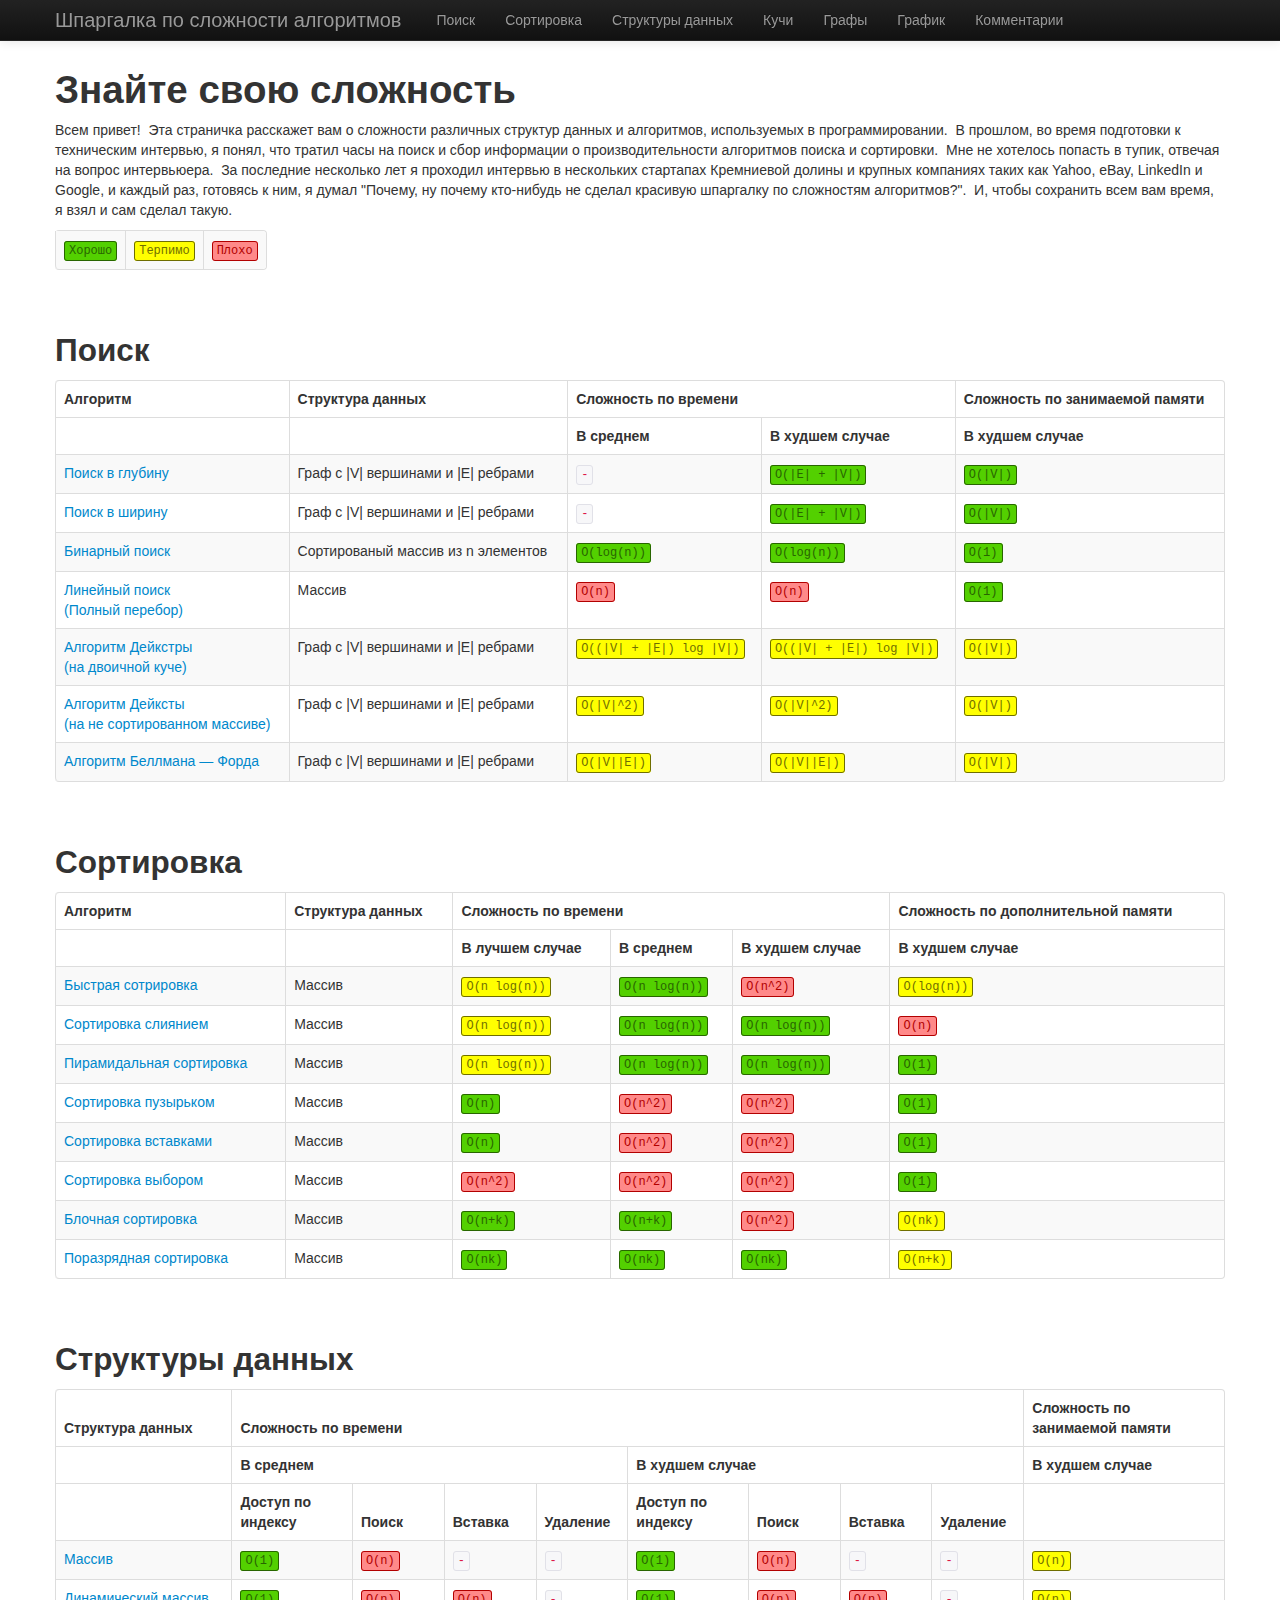
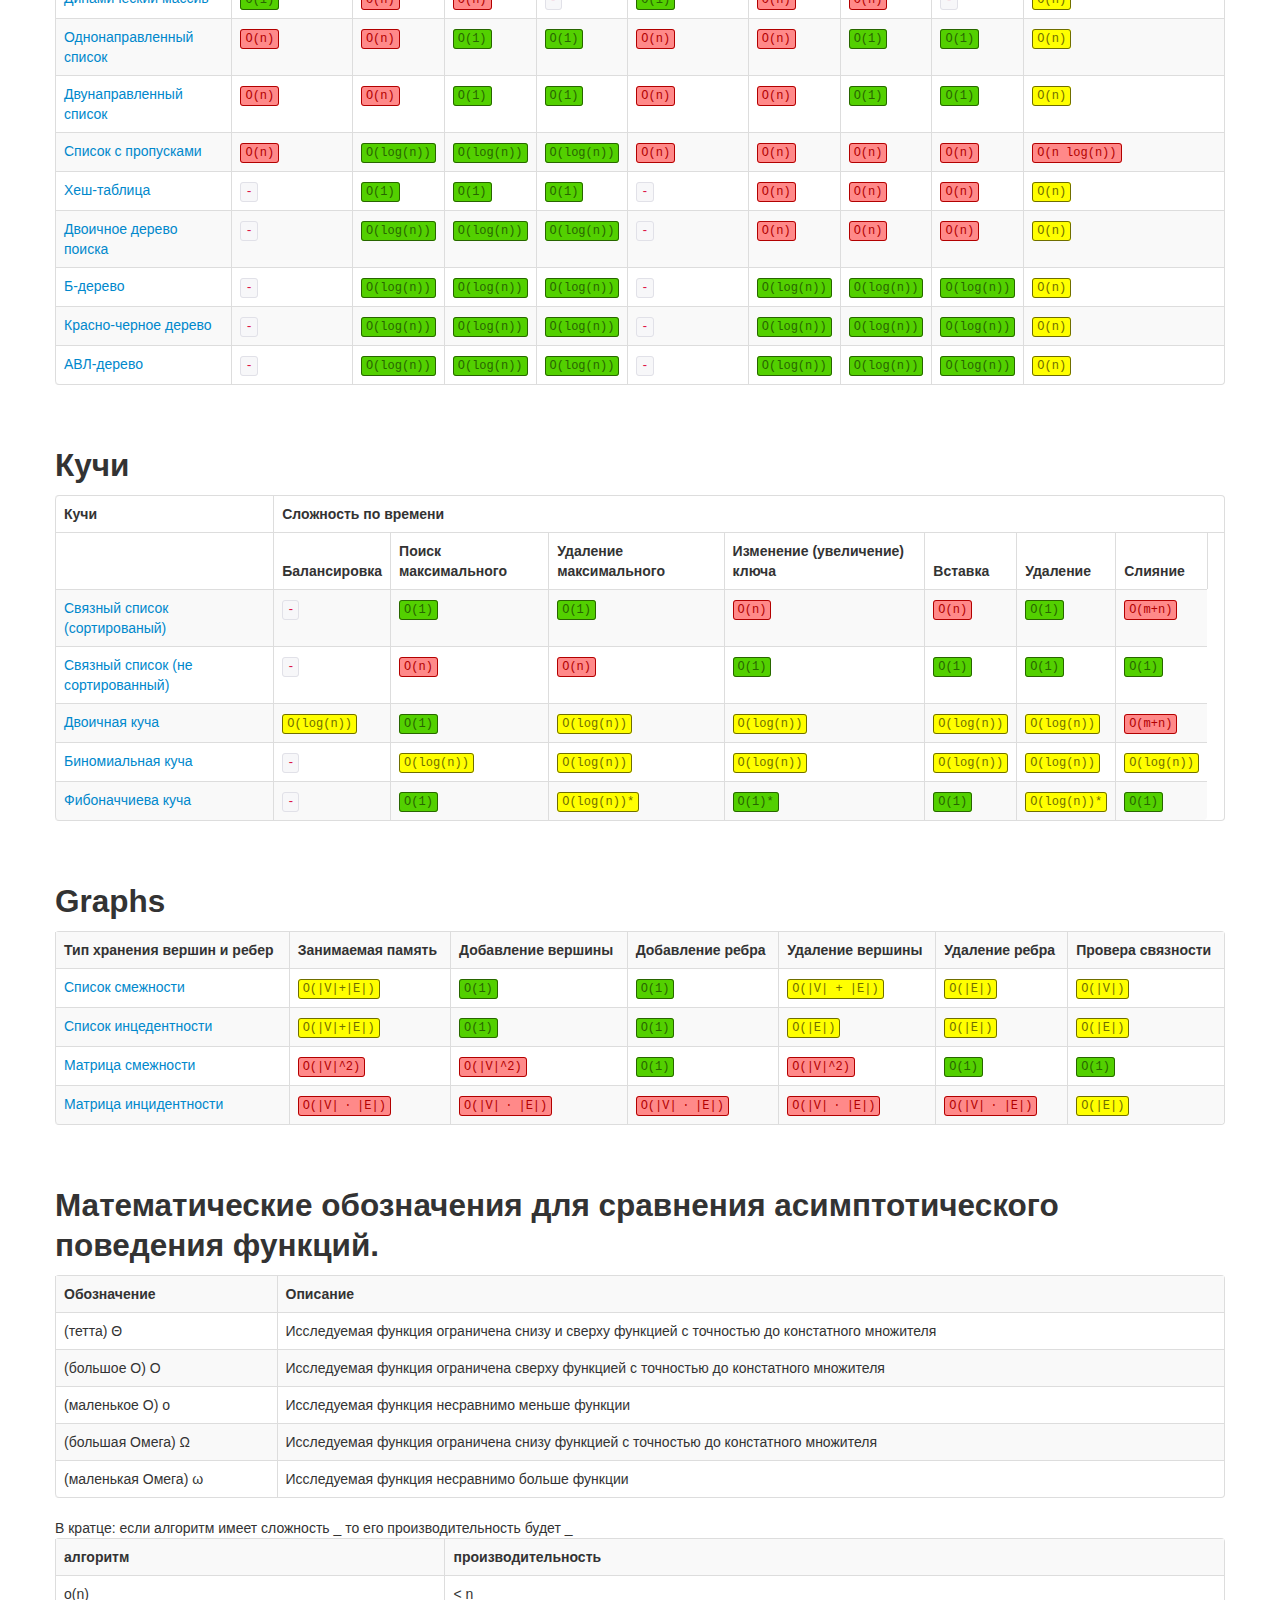
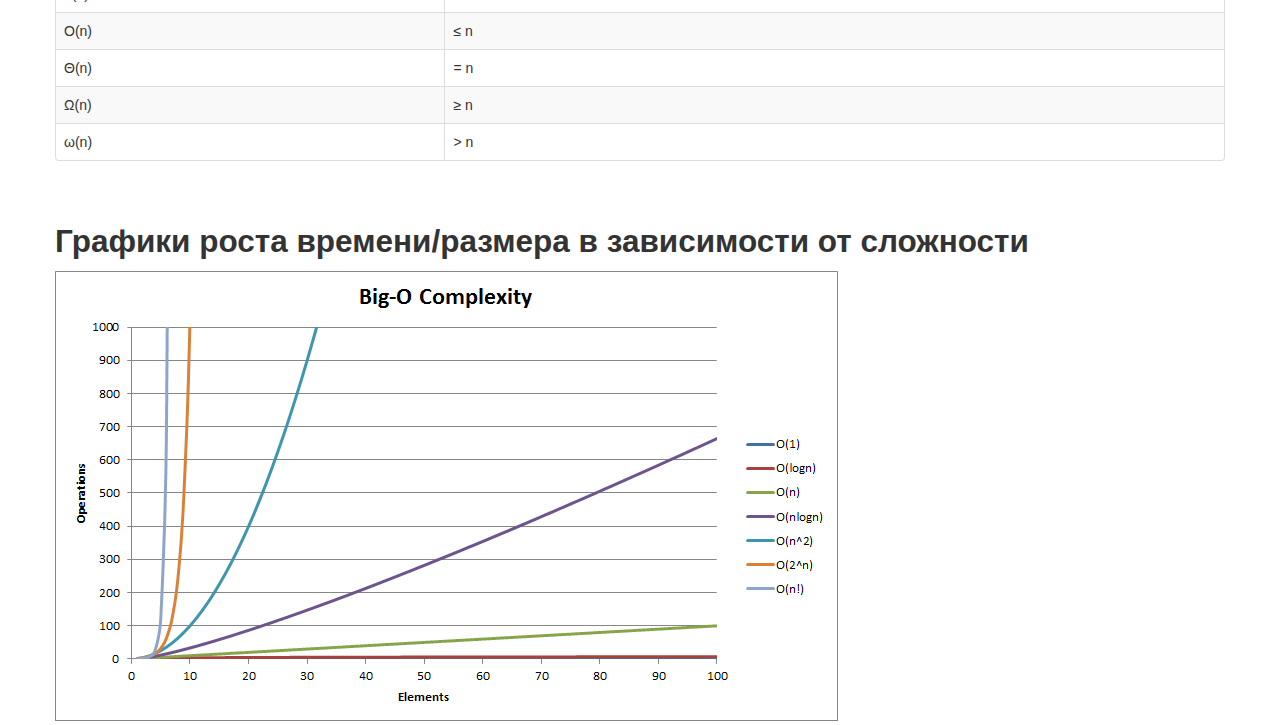
==== index.html @ 9a9bb80b "fix line length" ====
<!DOCTYPE html>
<html>
  <head>
    <title>Шпаргалка по сложности алгоритмов</title>

    <meta http-equiv="Content-Type" content="text/html; charset=utf-8">
    <!-- Bootstrap -->
    <link href="css/bootstrap.min.css" rel="stylesheet" media="screen">
    <link href="css/bootstrap-responsive.min.css" rel="stylesheet" media="screen">
    <link href="css/main.css" rel="stylesheet">
    
  </head>
  <body>
    <div class="navbar navbar-inverse navbar-fixed-top">
      <div class="navbar-inner">
        <div class="container">
          <a class="btn btn-navbar" data-toggle="collapse" data-target=".nav-collapse">
            <span class="icon-bar"></span>
            <span class="icon-bar"></span>
            <span class="icon-bar"></span>
          </a>
          <a class="brand" href="#">Шпаргалка по сложности алгоритмов</a>
          <div class="nav-collapse collapse">
            <ul class="nav">
              <li><a href="#searching">Поиск</a></li>
              <li><a href="#sorting">Сортировка</a></li>
              <li><a href="#data-structures">Структуры данных</a></li>
              <li><a href="#heaps">Кучи</a></li>
              <li><a href="#graphs">Графы</a></li>
              <li><a href="#chart">График</a></li>
              <li><a href="#comments">Комментарии</a></li>
            </ul>
          </div><!--/.nav-collapse -->
        </div>
      </div>
    </div>

    <!-- Part 1: Wrap all page content here -->
    <div id="wrap">

      <!-- Begin page content -->
      
    <div class="container">
      <h1>Знайте свою сложность</h1>
      <p>Всем привет!&nbsp; Эта страничка расскажет вам о сложности различных структур данных и алгоритмов, используемых в
          программировании.&nbsp; В прошлом, во время подготовки к техническим интервью, я понял, что тратил часы на поиск и
          сбор информации о производительности алгоритмов поиска и сортировки.&nbsp; Мне не хотелось попасть в тупик, отвечая
          на вопрос интервьюера.&nbsp; За последние несколько лет я проходил интервью в нескольких стартапах Кремниевой долины
          и крупных компаниях таких как Yahoo, eBay, LinkedIn и Google, и каждый раз, готовясь к ним, я думал
          "Почему, ну почему кто-нибудь не сделал красивую шпаргалку по сложностям алгоритмов?".&nbsp;
          И, чтобы сохранить всем вам время, я взял и сам сделал такую.</p>

      <table class="table table-bordered table-striped" id="legend">
          <tbody>
          <tr>
              <td><code class="green">Хорошо</code></td>
              <td><code class="yellow">Терпимо</code></td>
              <td><code class="red">Плохо</code></td>
          </tr>
          </tbody>
      </table>

      <h2 id="searching">Поиск</h2>
      <table class="table table-bordered table-striped">
          <thead>
          <tr>
              <th>Алгоритм</th>
              <th>Структура данных</th>
              <th colspan="2">Сложность по времени</th>
              <th colspan="3">Сложность по занимаемой памяти</th>
          </tr>
          <tr>
              <th></th>
              <th></th>
              <th>В среднем</th>
              <th>В худшем случае</th>
              <th>В худшем случае</th>
          </tr>
          </thead>
          <tbody>
          <tr>
              <td><a href="http://en.wikipedia.org/wiki/Depth-first_search">Поиск в глубину</a></td>
              <td>Граф с |V| вершинами и |E| ребрами</td>
              <td><code>-</code></td>
              <td><code class="green">O(|E| + |V|)</code></td>
              <td><code class="green">O(|V|)</code></td>
          </tr>
          <tr>
              <td><a href="http://en.wikipedia.org/wiki/Breadth-first_search">Поиск в ширину</a></td>
              <td>Граф с |V| вершинами и |E| ребрами</td>
              <td><code>-</code></td>
              <td><code class="green">O(|E| + |V|)</code></td>
              <td><code class="green">O(|V|)</code></td>
          </tr>
          <tr>
              <td><a href="http://en.wikipedia.org/wiki/Binary_search_algorithm">Бинарный поиск</a></td>
              <td>Сортированый массив из n элементов</td>
              <td>
                  <code class="green">O(log(n))</code>
              </td>
              <td>
                  <code class="green">O(log(n))</code>
              </td>
              <td>
                  <code class="green">O(1)</code>
              </td>
          </tr>
          <tr>
              <td><a href="http://en.wikipedia.org/wiki/Brute-force_search">Линейный поиск<br> (Полный перебор)</a></td>
              <td>Массив</td>
              <td><code class="red">O(n)</code></td>
              <td><code class="red">O(n)</code></td>
              <td><code class="green">O(1)</code></td>
          </tr>
          <tr>
              <td><a href="http://en.wikipedia.org/wiki/Dijkstra's_algorithm">Алгоритм Дейкстры<br> (на двоичной куче)</a></td>
              <td>Граф с |V| вершинами и |E| ребрами</td>
              <td><code class="yellow">O((|V| + |E|) log |V|)</code></td>
              <td><code class="yellow">O((|V| + |E|) log |V|)</code></td>
              <td><code class="yellow">O(|V|)</code></td>
          </tr>
          <tr>
              <td><a href="http://en.wikipedia.org/wiki/Dijkstra's_algorithm">Алгоритм Дейксты<br> (на не сортированном массиве)</a></td>
              <td>Граф с |V| вершинами и |E| ребрами</td>
              <td><code class="yellow">O(|V|^2)</code></td>
              <td><code class="yellow">O(|V|^2)</code></td>
              <td><code class="yellow">O(|V|)</code></td>
          </tr>
          <tr>
              <td><a href="http://en.wikipedia.org/wiki/Bellman%E2%80%93Ford_algorithm">Алгоритм Беллмана — Форда</a></td>
              <td>Граф с |V| вершинами и |E| ребрами</td>
              <td><code class="yellow">O(|V||E|)</code></td>
              <td><code class="yellow">O(|V||E|)</code></td>
              <td><code class="yellow">O(|V|)</code></td>
          </tr>
          </tbody>
      </table>

      <h2 id="sorting">Сортировка</h2>
      <table class="table table-bordered table-striped">
          <thead>
          <tr>
              <th>Алгоритм</th>
              <th>Структура данных</th>
              <th colspan="3">Сложность по времени</th>
              <th colspan="3">Сложность по дополнительной памяти</th>
          </tr>
          <tr>
              <th></th>
              <th></th>
              <th>В лучшем случае</th>
              <th>В среднем</th>
              <th>В худшем случае</th>
              <th>В худшем случае</th>
          </tr>
          </thead>
          <tbody>
          <tr>
              <td><a href="http://en.wikipedia.org/wiki/Quicksort">Быстрая сотрировка</a></td>
              <td>Массив</td>
              <td><code class="yellow">O(n log(n))</code></td>
              <td><code class="green">O(n log(n))</code></td>
              <td><code class="red">O(n^2)</code></td>
              <td><code class="yellow">O(log(n))</code></td>
          </tr>
          <tr>
              <td><a href="http://en.wikipedia.org/wiki/Merge_sort">Сортировка слиянием</a></td>
              <td>Массив</td>
              <td><code class="yellow">O(n log(n))</code></td>
              <td><code class="green">O(n log(n))</code></td>
              <td><code class="green">O(n log(n))</code></td>
              <td><code class="red">O(n)</code></td>
          </tr>
          <tr>
              <td><a href="http://en.wikipedia.org/wiki/Heapsort">Пирамидальная сортировка</a></td>
              <td>Массив</td>
              <td><code class="yellow">O(n log(n))</code></td>
              <td><code class="green">O(n log(n))</code></td>
              <td><code class="green">O(n log(n))</code></td>
              <td><code class="green">O(1)</code></td>
          </tr>
          <tr>
              <td><a href="http://en.wikipedia.org/wiki/Bubble_sort">Сортировка пузырьком</a></td>
              <td>Массив</td>
              <td><code class="green">O(n)</code></td>
              <td><code class="red">O(n^2)</code></td>
              <td><code class="red">O(n^2)</code></td>
              <td><code class="green">O(1)</code></td>
          </tr>
          <tr>
              <td><a href="http://en.wikipedia.org/wiki/Insertion_sort">Сортировка вставками</a></td>
              <td>Массив</td>
              <td><code class="green">O(n)</code></td>
              <td><code class="red">O(n^2)</code></td>
              <td><code class="red">O(n^2)</code></td>
              <td><code class="green">O(1)</code></td>
          </tr>
          <tr>
              <td><a href="http://en.wikipedia.org/wiki/Selection_sort">Сортировка выбором</a></td>
              <td>Массив</td>
              <td><code class="red">O(n^2)</code></td>
              <td><code class="red">O(n^2)</code></td>
              <td><code class="red">O(n^2)</code></td>
              <td><code class="green">O(1)</code></td>
          </tr>
          <tr>
              <td><a rel="tooltip" title="Только для целых чисел меньше k" href="http://en.wikipedia.org/wiki/Bucket_sort">Блочная сортировка</a></td>
              <td>Массив</td>
              <td><code class="green">O(n+k)</code></td>
              <td><code class="green">O(n+k)</code></td>
              <td><code class="red">O(n^2)</code></td>
              <td><code class="yellow">O(nk)</code></td>
          </tr>
          <tr>
              <td><a rel="tooltip" title="Constant number of digits 'k'" href="http://en.wikipedia.org/wiki/Radix_sort">Поразрядная сортировка</a></td>
              <td>Массив</td>
              <td><code class="green">O(nk)</code></td>
              <td><code class="green">O(nk)</code></td>
              <td><code class="green">O(nk)</code></td>
              <td><code class="yellow">O(n+k)</code></td>
          </tr>
          </tbody>
      </table>

      <h2 id="data-structures">Структуры данных</h2>
      <table class="table table-bordered table-striped">
          <thead>
          <tr>
              <th>Структура данных</th>
              <th colspan="8">Сложность по времени</th>
              <th>Сложность по занимаемой памяти</th>
          </tr>
          <tr>
              <th></th>
              <th colspan="4">В среднем</th>
              <th colspan="4">В худшем случае</th>
              <th>В худшем случае</th>
          </tr>
          <tr>
              <th></th>
              <th>Доступ по индексу</th>
              <th>Поиск</th>
              <th>Вставка</th>
              <th>Удаление</th>
              <th>Доступ по индексу</th>
              <th>Поиск</th>
              <th>Вставка</th>
              <th>Удаление</th>
              <th></th>
          </tr>
          </thead>
          <tbody>
          <tr>
              <td><a href="http://en.wikipedia.org/wiki/Array_data_structure">Массив</a></td>
              <td><code class="green">O(1)</code></td>
              <td><code class="red">O(n)</code></td>
              <td><code>-</code></td>
              <td><code>-</code></td>
              <td><code class="green">O(1)</code></td>
              <td><code class="red">O(n)</code></td>
              <td><code>-</code></td>
              <td><code>-</code></td>
              <td><code class="yellow">O(n)</code></td>
          </tr>
          <tr>
              <td><a href="http://en.wikipedia.org/wiki/Dynamic_array">Динамический массив</a></td>
              <td><code class="green">O(1)</code></td>
              <td><code class="red">O(n)</code></td>
              <td><code class="red">O(n)</code></td>
              <td><code>-</code></td>
              <td><code class="green">O(1)</code></td>
              <td><code class="red">O(n)</code></td>
              <td><code class="red">O(n)</code></td>
              <td><code>-</code></td>
              <td><code class="yellow">O(n)</code></td>
          </tr>
          <tr>
              <td><a href="http://en.wikipedia.org/wiki/Singly_linked_list#Singly_linked_lists">Однонаправленный список</a></td>
              <td><code class="red">O(n)</code></td>
              <td><code class="red">O(n)</code></td>
              <td><code class="green">O(1)</code></td>
              <td><code class="green">O(1)</code></td>
              <td><code class="red">O(n)</code></td>
              <td><code class="red">O(n)</code></td>
              <td><code class="green">O(1)</code></td>
              <td><code class="green">O(1)</code></td>
              <td><code class="yellow">O(n)</code></td>
          </tr>
          <tr>
              <td><a href="http://en.wikipedia.org/wiki/Doubly_linked_list">Двунаправленный список</a></td>

              <td><code class="red">O(n)</code></td>
              <td><code class="red">O(n)</code></td>
              <td><code class="green">O(1)</code></td>
              <td><code class="green">O(1)</code></td>
              <td><code class="red">O(n)</code></td>
              <td><code class="red">O(n)</code></td>
              <td><code class="green">O(1)</code></td>
              <td><code class="green">O(1)</code></td>
              <td><code class="yellow">O(n)</code></td>
          </tr>
          <tr>
              <td><a href="http://en.wikipedia.org/wiki/Skip_list">Список с пропусками</a></td>

              <td><code class="red">O(n)</code></td>
              <td><code class="green">O(log(n))</code></td>
              <td><code class="green">O(log(n))</code></td>
              <td><code class="green">O(log(n))</code></td>
              <td><code class="red">O(n)</code></td>
              <td><code class="red">O(n)</code></td>
              <td><code class="red">O(n)</code></td>
              <td><code class="red">O(n)</code></td>
              <td><code class="red">O(n log(n))</code></td>
          </tr>
          <tr>
              <td><a href="http://en.wikipedia.org/wiki/Hash_table">Хеш-таблица</a></td>
              <td><code>-</code></td>
              <td><code class="green">O(1)</code></td>
              <td><code class="green">O(1)</code></td>
              <td><code class="green">O(1)</code></td>
              <td><code>-</code></td>
              <td><code class="red">O(n)</code></td>
              <td><code class="red">O(n)</code></td>
              <td><code class="red">O(n)</code></td>
              <td><code class="yellow">O(n)</code></td>
          </tr>
          <tr>
              <td><a href="http://en.wikipedia.org/wiki/Binary_search_tree">Двоичное дерево поиска</a></td>
              <td><code>-</code></td>
              <td><code class="green">O(log(n))</code></td>
              <td><code class="green">O(log(n))</code></td>
              <td><code class="green">O(log(n))</code></td>
              <td><code>-</code></td>
              <td><code class="red">O(n)</code></td>
              <td><code class="red">O(n)</code></td>
              <td><code class="red">O(n)</code></td>
              <td><code class="yellow">O(n)</code></td>
          </tr>
          <tr>
              <td><a href="http://en.wikipedia.org/wiki/B_tree">Б-дерево</a></td>
              <td><code>-</code></td>
              <td><code class="green">O(log(n))</code></td>
              <td><code class="green">O(log(n))</code></td>
              <td><code class="green">O(log(n))</code></td>
              <td><code>-</code></td>
              <td><code class="green">O(log(n))</code></td>
              <td><code class="green">O(log(n))</code></td>
              <td><code class="green">O(log(n))</code></td>
              <td><code class="yellow">O(n)</code></td>
          </tr>
          <tr>
              <td><a href="http://en.wikipedia.org/wiki/Red-black_tree">Красно-черное дерево</a></td>
              <td><code>-</code></td>
              <td><code class="green">O(log(n))</code></td>
              <td><code class="green">O(log(n))</code></td>
              <td><code class="green">O(log(n))</code></td>
              <td><code>-</code></td>
              <td><code class="green">O(log(n))</code></td>
              <td><code class="green">O(log(n))</code></td>
              <td><code class="green">O(log(n))</code></td>
              <td><code class="yellow">O(n)</code></td>
          </tr>
          <tr>
              <td><a href="http://en.wikipedia.org/wiki/AVL_tree">АВЛ-дерево</a></td>
              <td><code>-</code></td>
              <td><code class="green">O(log(n))</code></td>
              <td><code class="green">O(log(n))</code></td>
              <td><code class="green">O(log(n))</code></td>
              <td><code>-</code></td>
              <td><code class="green">O(log(n))</code></td>
              <td><code class="green">O(log(n))</code></td>
              <td><code class="green">O(log(n))</code></td>
              <td><code class="yellow">O(n)</code></td>
          </tr>
          </tbody>
      </table>

      <h2 id="heaps">Кучи</h2>
      <table class="table table-bordered table-striped">
          <thead>
          <tr>
              <th>Кучи</th>
              <th colspan="7">Сложность по времени</th>
          </tr>
          <tr>
              <th></th>
              <th>Балансировка</th>
              <th>Поиск максимального</th>
              <th>Удаление максимального</th>
              <th>Изменение (увеличение) ключа</th>
              <th>Вставка</th>
              <th>Удаление</th>
              <th>Слияние</th>
              <th></th>
          </tr>
          </thead>
          <tbody>
          <tr>
              <td><a href="http://en.wikipedia.org/wiki/Linked_list">Связный список (сортированый)</a></td>
              <td><code>-</code></td> <!-- heapify -->
              <td><code class="green">O(1)</code></td> <!-- Find max -->
              <td><code class="green">O(1)</code></td> <!-- Extract max -->
              <td><code class="red">O(n)</code></td> <!-- Increase -->
              <td><code class="red">O(n)</code></td> <!-- insert -->
              <td><code class="green">O(1)</code></td> <!-- delete -->
              <td><code class="red">O(m+n)</code></td> <!-- merge -->
          </tr>
          <tr>
              <td><a href="http://en.wikipedia.org/wiki/Linked_list">Связный список (не сортированный)</a></td>
              <td><code>-</code></td> <!-- heapify -->
              <td><code class="red">O(n)</code></td> <!-- Find max -->
              <td><code class="red">O(n)</code></td> <!-- Extract max -->
              <td><code class="green">O(1)</code></td> <!-- Increase -->
              <td><code class="green">O(1)</code></td> <!-- insert -->
              <td><code class="green">O(1)</code></td> <!-- delete -->
              <td><code class="green">O(1)</code></td> <!-- merge -->
          </tr>
          <tr>
              <td><a href="http://en.wikipedia.org/wiki/Binary_heap">Двоичная куча</a></td>
              <td><code class="yellow">O(log(n))</code></td>
              <td><code class="green">O(1)</code></td>
              <td><code class="yellow">O(log(n))</code></td>
              <td><code class="yellow">O(log(n))</code></td>
              <td><code class="yellow">O(log(n))</code></td>
              <td><code class="yellow">O(log(n))</code></td>
              <td><code class="red">O(m+n)</code></td>
          </tr>
          <tr>
              <td><a href="http://en.wikipedia.org/wiki/Binomial_heap">Биномиальная куча</a></td>
              <td><code>-</code></td>
              <td><code class="yellow">O(log(n))</code></td>
              <td><code class="yellow">O(log(n))</code></td>
              <td><code class="yellow">O(log(n))</code></td>
              <td><code class="yellow">O(log(n))</code></td>
              <td><code class="yellow">O(log(n))</code></td>
              <td><code class="yellow">O(log(n))</code></td>
          </tr>
          <tr>
              <td><a href="http://en.wikipedia.org/wiki/Fibonacci_heap">Фибоначчиева куча</a></td>
              <td><code>-</code></td>
              <td><code class="green">O(1)</code></td>
              <td><code rel="tooltip" title="Amortized" class="yellow">O(log(n))*</code></td>
              <td><code rel="tooltip" title="Amortized" class="green">O(1)*</code></td>
              <td><code class="green">O(1)</code></td>
              <td><code rel="tooltip" title="Amortized" class="yellow">O(log(n))*</code></td>
              <td><code class="green">O(1)</code></td>
          </tr>
          </tbody>
      </table>

      <h2 id="graphs">Graphs</h2>
      <table class="table table-bordered table-striped">
          <tbody>
          <tr>
              <th>Тип хранения вершин и ребер</th>
              <th>Занимаемая память</th>
              <th>Добавление вершины</th>
              <th>Добавление ребра</th>
              <th>Удаление вершины</th>
              <th>Удаление ребра</th>
              <th>Провера связности</th>
          </tr>
          <tr>
              <td><a href="http://en.wikipedia.org/wiki/Adjacency_list">Список смежности</a></td>
              <td><code class="yellow">O(|V|+|E|)</code></td>
              <td><code class="green">O(1)</code></td>
              <td><code class="green">O(1)</code></td>
              <td><code class="yellow">O(|V| + |E|)</code></td>
              <td><code class="yellow">O(|E|)</code></td>
              <td><code class="yellow">O(|V|)</code></td>
          </tr>
          <tr>
              <td><a href="http://en.wikipedia.org/wiki/Incidence_list">Список инцедентности</a></td>
              <td><code class="yellow">O(|V|+|E|)</code></td>
              <td><code class="green">O(1)</code></td>
              <td><code class="green">O(1)</code></td>
              <td><code class="yellow">O(|E|)</code></td>
              <td><code class="yellow">O(|E|)</code></td>
              <td><code class="yellow">O(|E|)</code></td>
          </tr>
          <tr>
              <td><a href="http://en.wikipedia.org/wiki/Adjacency_matrix">Матрица смежности</a></td>
              <td><code class="red">O(|V|^2)</code></td>
              <td><code class="red">O(|V|^2)</code></td>
              <td><code class="green">O(1)</code></td>
              <td><code class="red">O(|V|^2)</code></td>
              <td><code class="green">O(1)</code></td>
              <td><code class="green">O(1)</code></td>
          </tr>
          <tr>
              <td><a href="http://en.wikipedia.org/wiki/Incidence_matrix">Матрица инцидентности</a></td>
              <td><code class="red">O(|V| &sdot; |E|)</code></td>
              <td><code class="red">O(|V| &sdot; |E|)</code></td>
              <td><code class="red">O(|V| &sdot; |E|)</code></td>
              <td><code class="red">O(|V| &sdot; |E|)</code></td>
              <td><code class="red">O(|V| &sdot; |E|)</code></td>
              <td><code class="yellow">O(|E|)</code></td>
          </tr>
          </tbody>
      </table>

      <h2 id="growth">Математические обозначения для сравнения асимптотического поведения функций.</h2>
      <table class="table table-bordered table-striped">
          <tr>
              <th>Обозначение</th>
              <th>Описание</th>
          </tr>
          <tr>
              <td>(тетта) &#920;</td>
              <td>Исследуемая функция ограничена снизу и сверху функцией с точностью до констатного множителя</td>
          </tr>
          <tr>
              <td>(большое О) O</td>
              <td>Исследуемая функция ограничена сверху функцией с точностью до констатного множителя</td>
          </tr>
          <tr>
              <td>(маленькое О) o</td>
              <td>Исследуемая функция несравнимо меньше функции</td>
          </tr>
          <tr>
              <td>(большая Омега) &#937;</td>
              <td>Исследуемая функция ограничена снизу функцией с точностью до констатного множителя</td>
          </tr>
          <tr>
              <td>(маленькая Омега) &#969;</td>
              <td>Исследуемая функция несравнимо больше функции</td>
          </tr>
      </table>

      В кратце: если алгоритм имеет сложность _ то его производительность будет _
      <table class="table table-bordered table-striped">
          <tr>
              <th>алгоритм</th>
              <th>производительность</th>
          </tr>
          <tr>
              <td>o(n)</td>
              <td>&lt; n</td>
          </tr>
          <tr>
              <td>O(n)</td>
              <td>&#8804; n</td>
          </tr>
          <tr>
              <td>&#920;(n)</td>
              <td>= n</td>
          </tr>
          <tr>
              <td>&#937;(n)</td>
              <td>&#8805; n</td>
          </tr>
          <tr>
              <td>&#969;(n)</td>
              <td>&gt; n</td>
          </tr>
      </table>

      <h2 id="chart">Графики роста времени/размера в зависимости от сложности</h2>
      <img src="img/big-o-complexity.png" alt="Графики роста времени/размера в зависимости от сложности" title="График сложности">

    </div>
   </div>
  </body>
</html>
---- css/main.css ----
body {
  padding-top: 60px; /* 60px to make the container go all the way to the bottom of the topbar */
}

/* Sticky footer styles
-------------------------------------------------- */

html,
body {
  height: 100%;
  /* The html and body elements cannot have any padding or margin. */
}

/* Wrapper for page content to push down footer */
#wrap {
  min-height: 100%;
  height: auto !important;
  height: 100%;
  /* Negative indent footer by it's height */
  margin: 0 auto -60px;
}

/* Set the fixed height of the footer here */
#push,
#footer {
  height: 120px;
}
#footer {
  background-color: #f5f5f5;
}

/* Lastly, apply responsive CSS fixes as necessary */
@media (max-width: 767px) {
  #footer {
    margin-left: -20px;
    margin-right: -20px;
    padding-left: 20px;
    padding-right: 20px;
  }
}

/* my stuff */
 .green {
  border: 1px solid #286500;
  color: #286500;
  background-color: #53d000;
 }
 
 .red {
  border: 1px solid #b20000;
  color: #b20000;
  background-color: #ff8989;
 }
 
 .yellow {
  border: 1px solid #6f6e00;
  color: #6f6e00;
  background-color: yellow;
 }
 
 #contribute-container {
   background-color: #f5f5f5;
 }
 
 h2 {
   padding-top: 40px; 
 }

  #socialContainer {
      margin-top: 10px;
  }
  #socialContainer iframe {
      background-color: transparent;
  }
  #socialContainer > div {
      padding-right: 5px;
      display: inline-block;
      vertical-align: top;
  }
  #socialContainer #facebookContainer {
      padding-right: 0px;
  }
  
  #legend {
      width: auto; 
  }
  
.gittip-widget {
    float: right;
}

#comments {
    padding-top: 50px; 
}
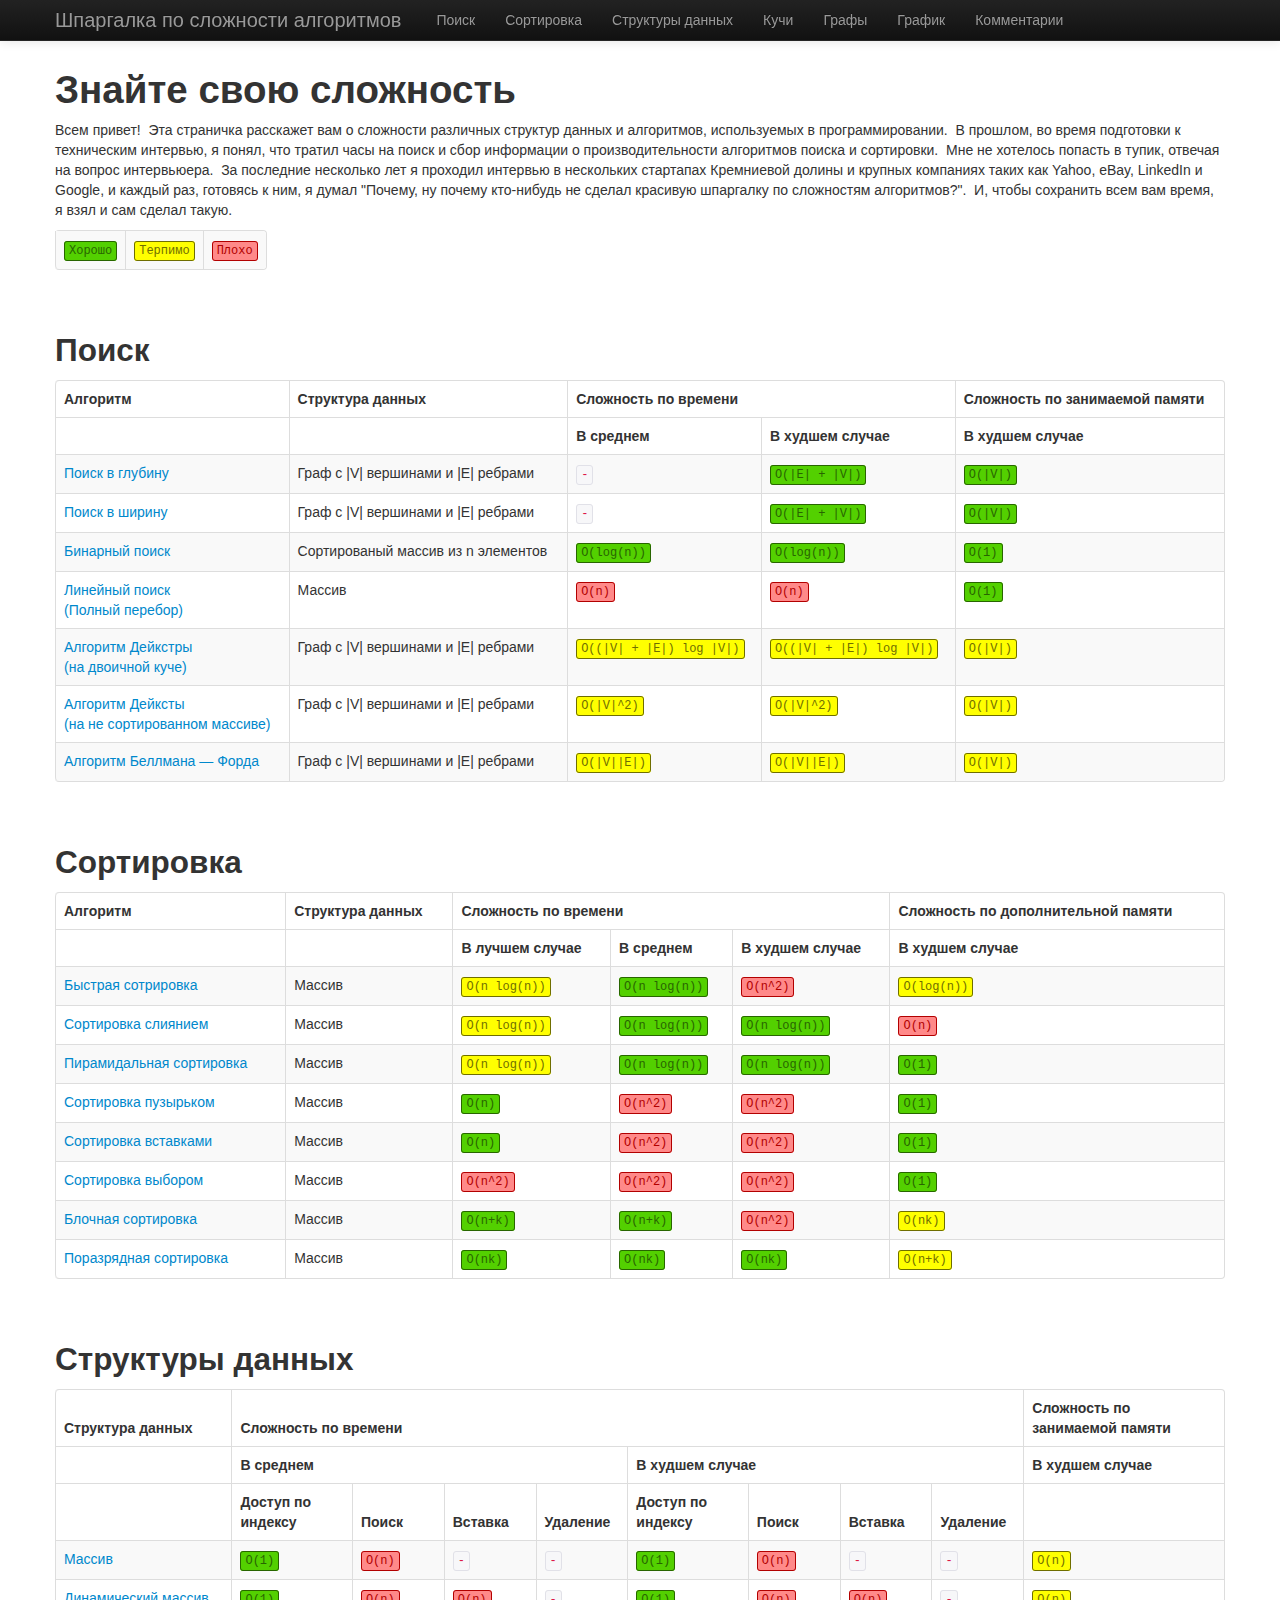
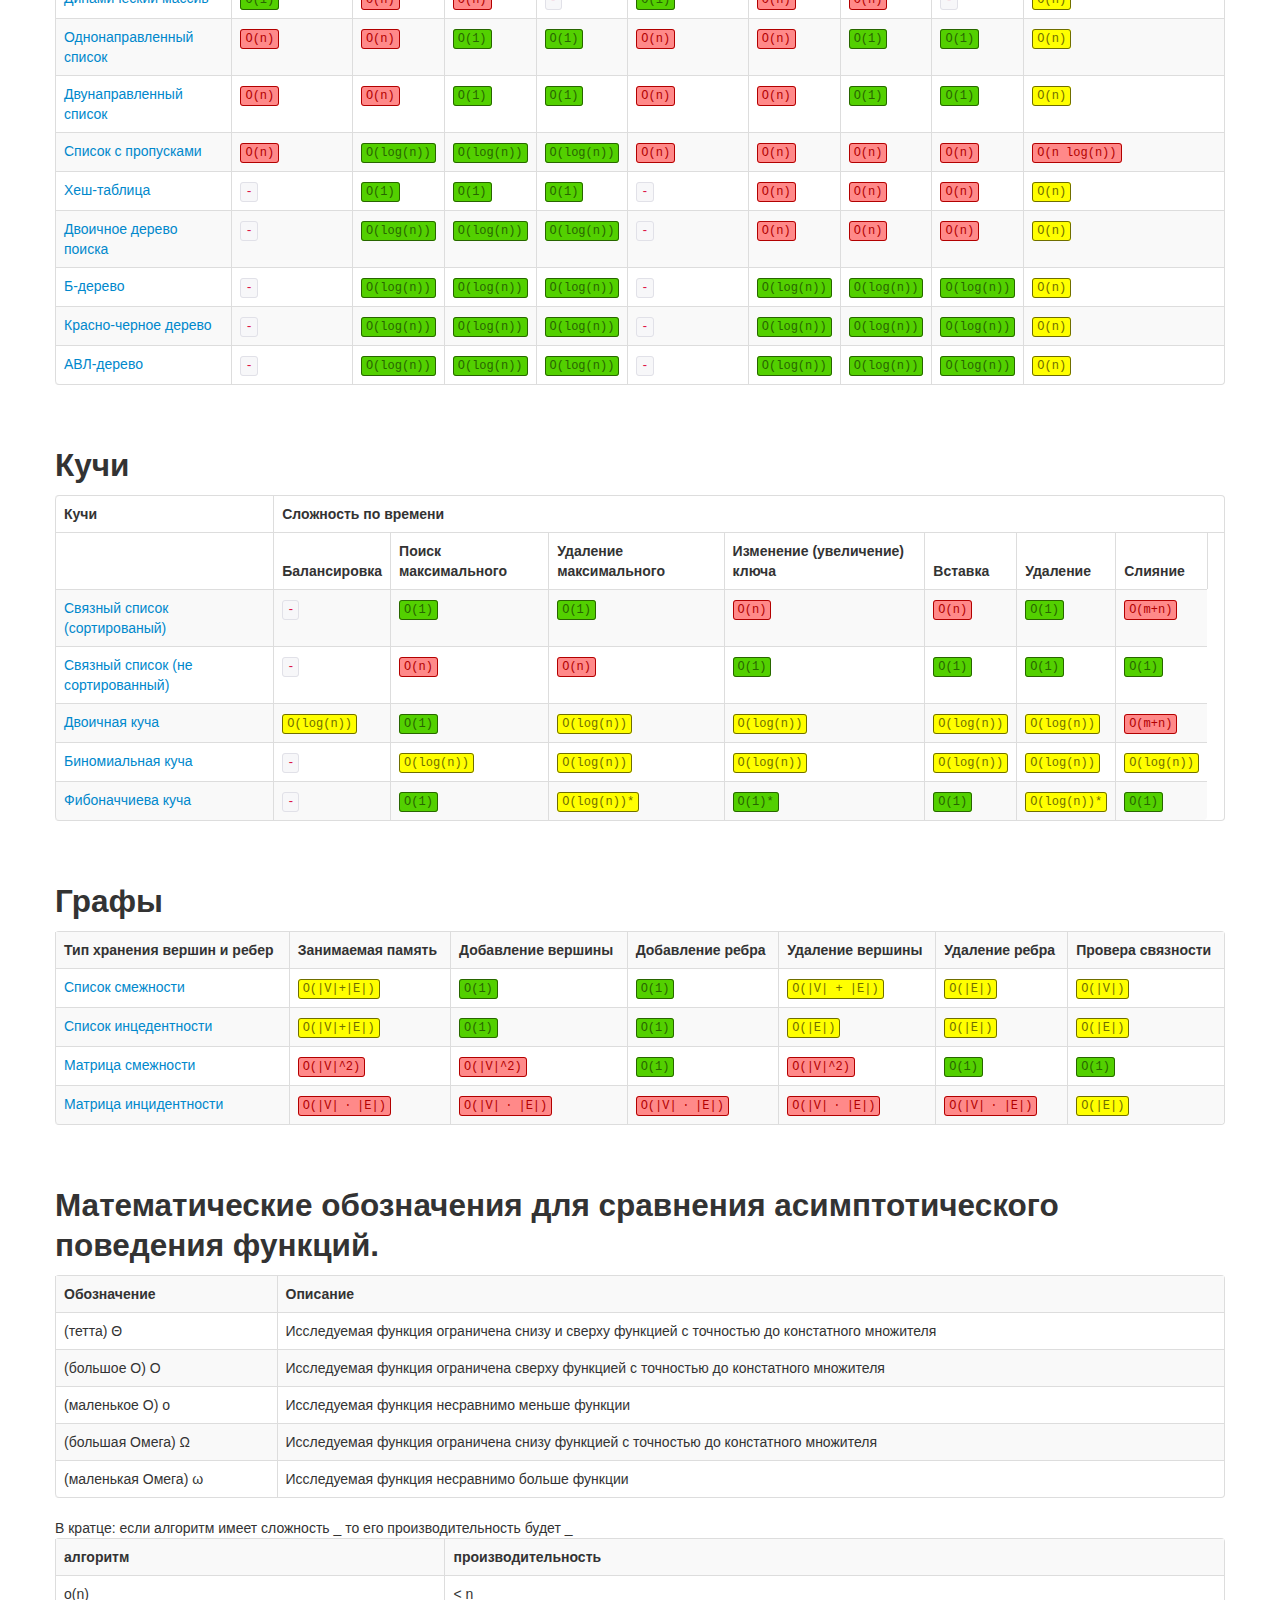
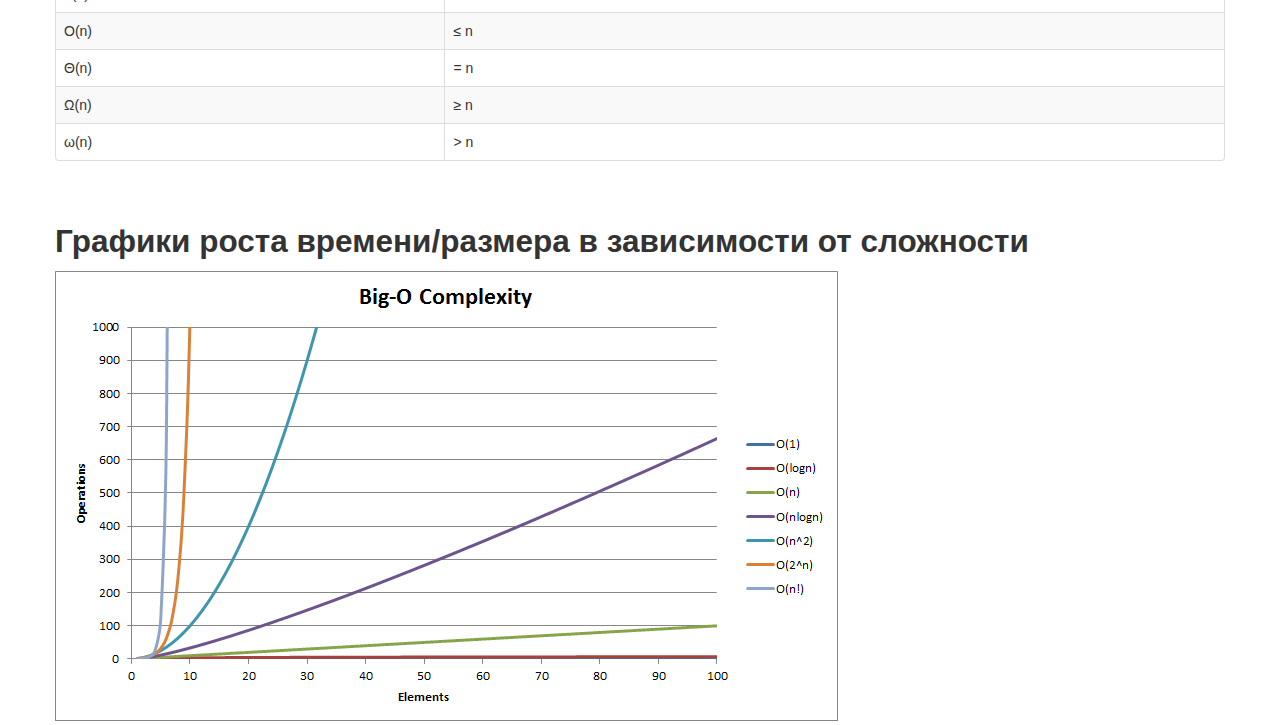
==== commit 70cddc49: "graphs section title" ====
--- a/index.html
+++ b/index.html
@@ -448,7 +448,7 @@
           </tbody>
       </table>
 
-      <h2 id="graphs">Graphs</h2>
+      <h2 id="graphs">Графы</h2>
       <table class="table table-bordered table-striped">
           <tbody>
           <tr>
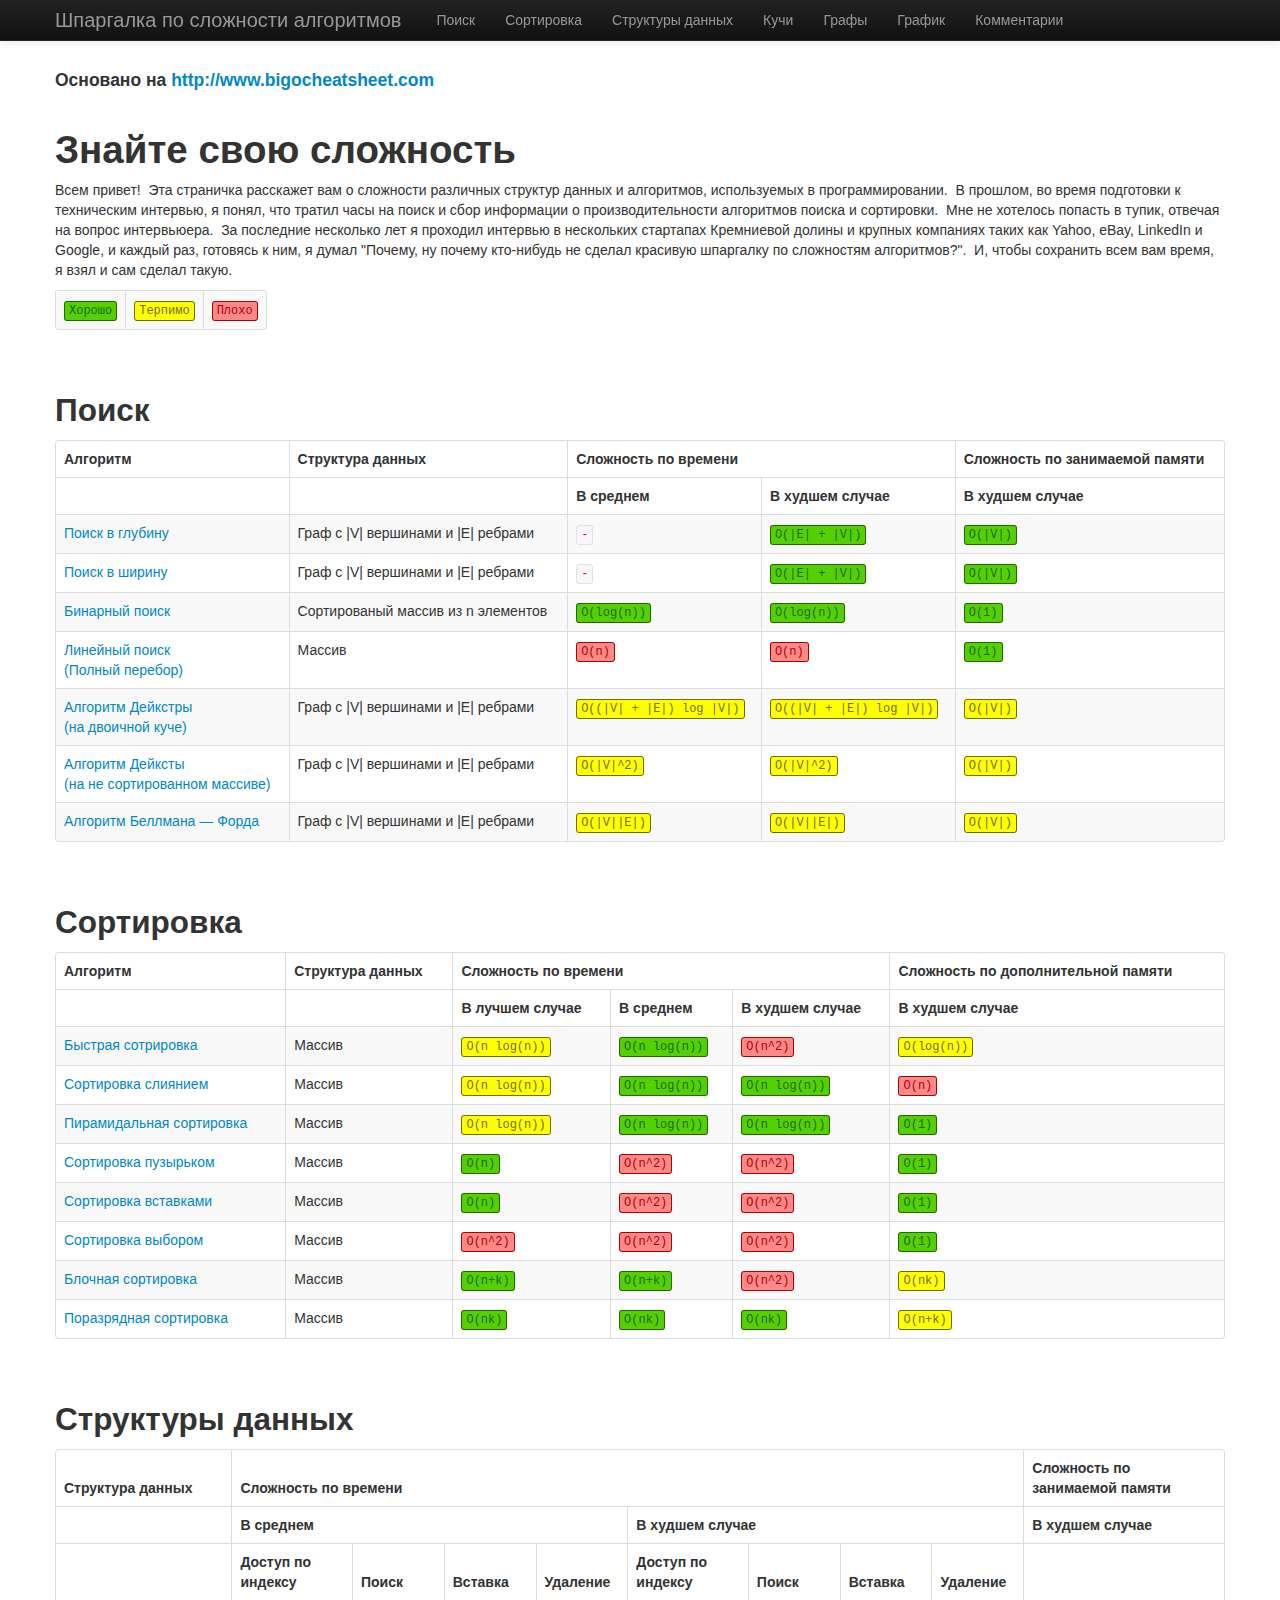
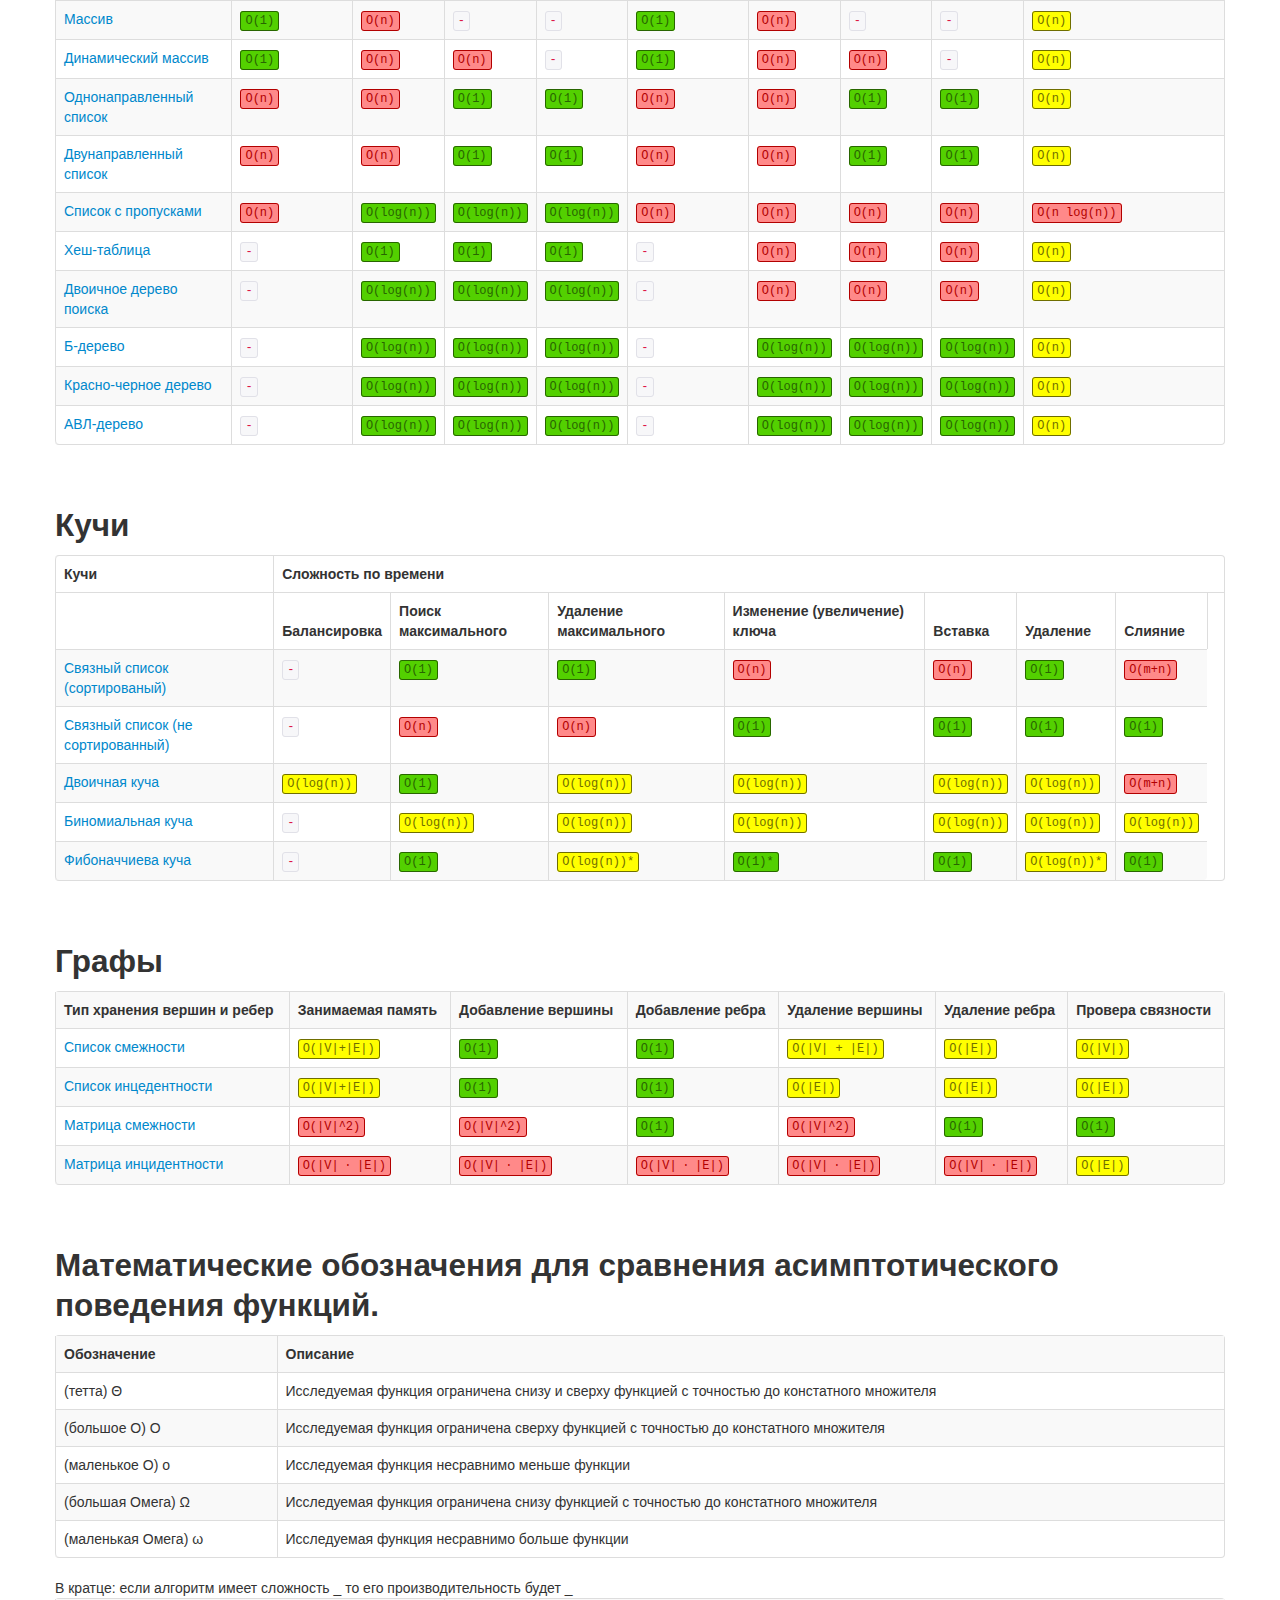
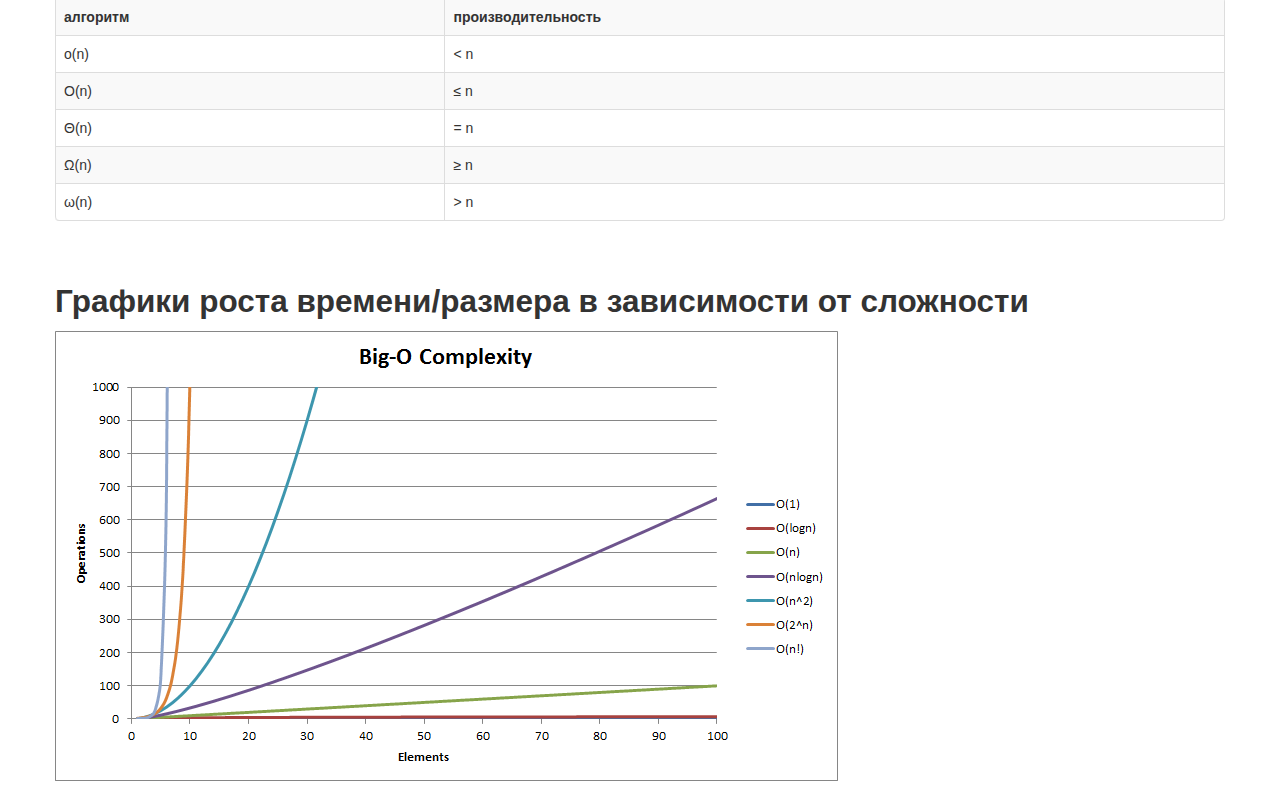
==== commit 0ad7c048: "social buttons and link to mother-ship site" ====
--- a/index.html
+++ b/index.html
@@ -37,10 +37,20 @@
 
     <!-- Part 1: Wrap all page content here -->
     <div id="wrap">
-
+    <!-- AddThis Button BEGIN -->
+    <div class="addthis_toolbox addthis_default_style">
+        <a class="addthis_button_facebook_like" fb:like:layout="button_count"></a>
+        <a class="addthis_button_tweet"></a>
+        <a class="addthis_button_google_plusone" g:plusone:size="medium"></a>
+        <a class="addthis_counter addthis_pill_style"></a>
+    </div>
+    <script type="text/javascript" src="//s7.addthis.com/js/300/addthis_widget.js#pubid=undefined"></script>
+    <!-- AddThis Button END -->
       <!-- Begin page content -->
       
     <div class="container">
+      <h4>Основано на <a href="http://www.bigocheatsheet.com">http://www.bigocheatsheet.com</a></h4></br>
+
       <h1>Знайте свою сложность</h1>
       <p>Всем привет!&nbsp; Эта страничка расскажет вам о сложности различных структур данных и алгоритмов, используемых в
           программировании.&nbsp; В прошлом, во время подготовки к техническим интервью, я понял, что тратил часы на поиск и
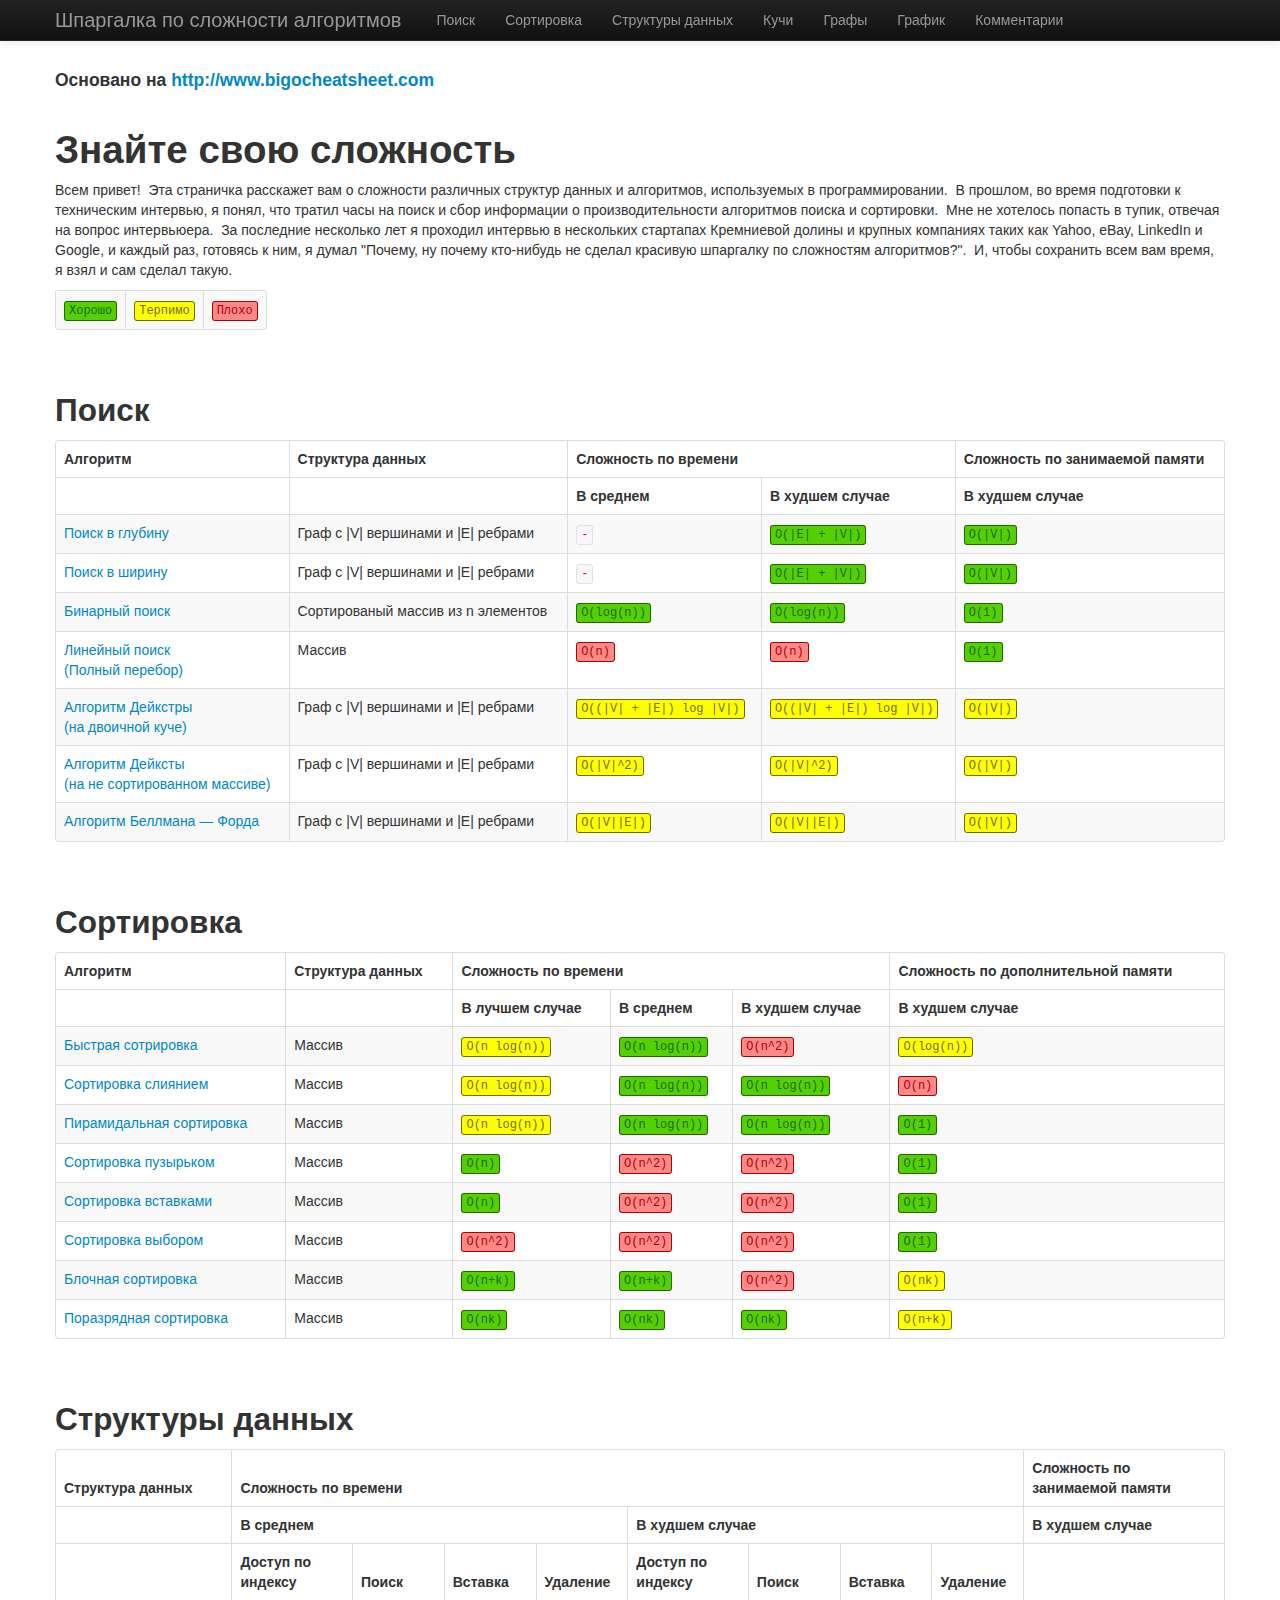
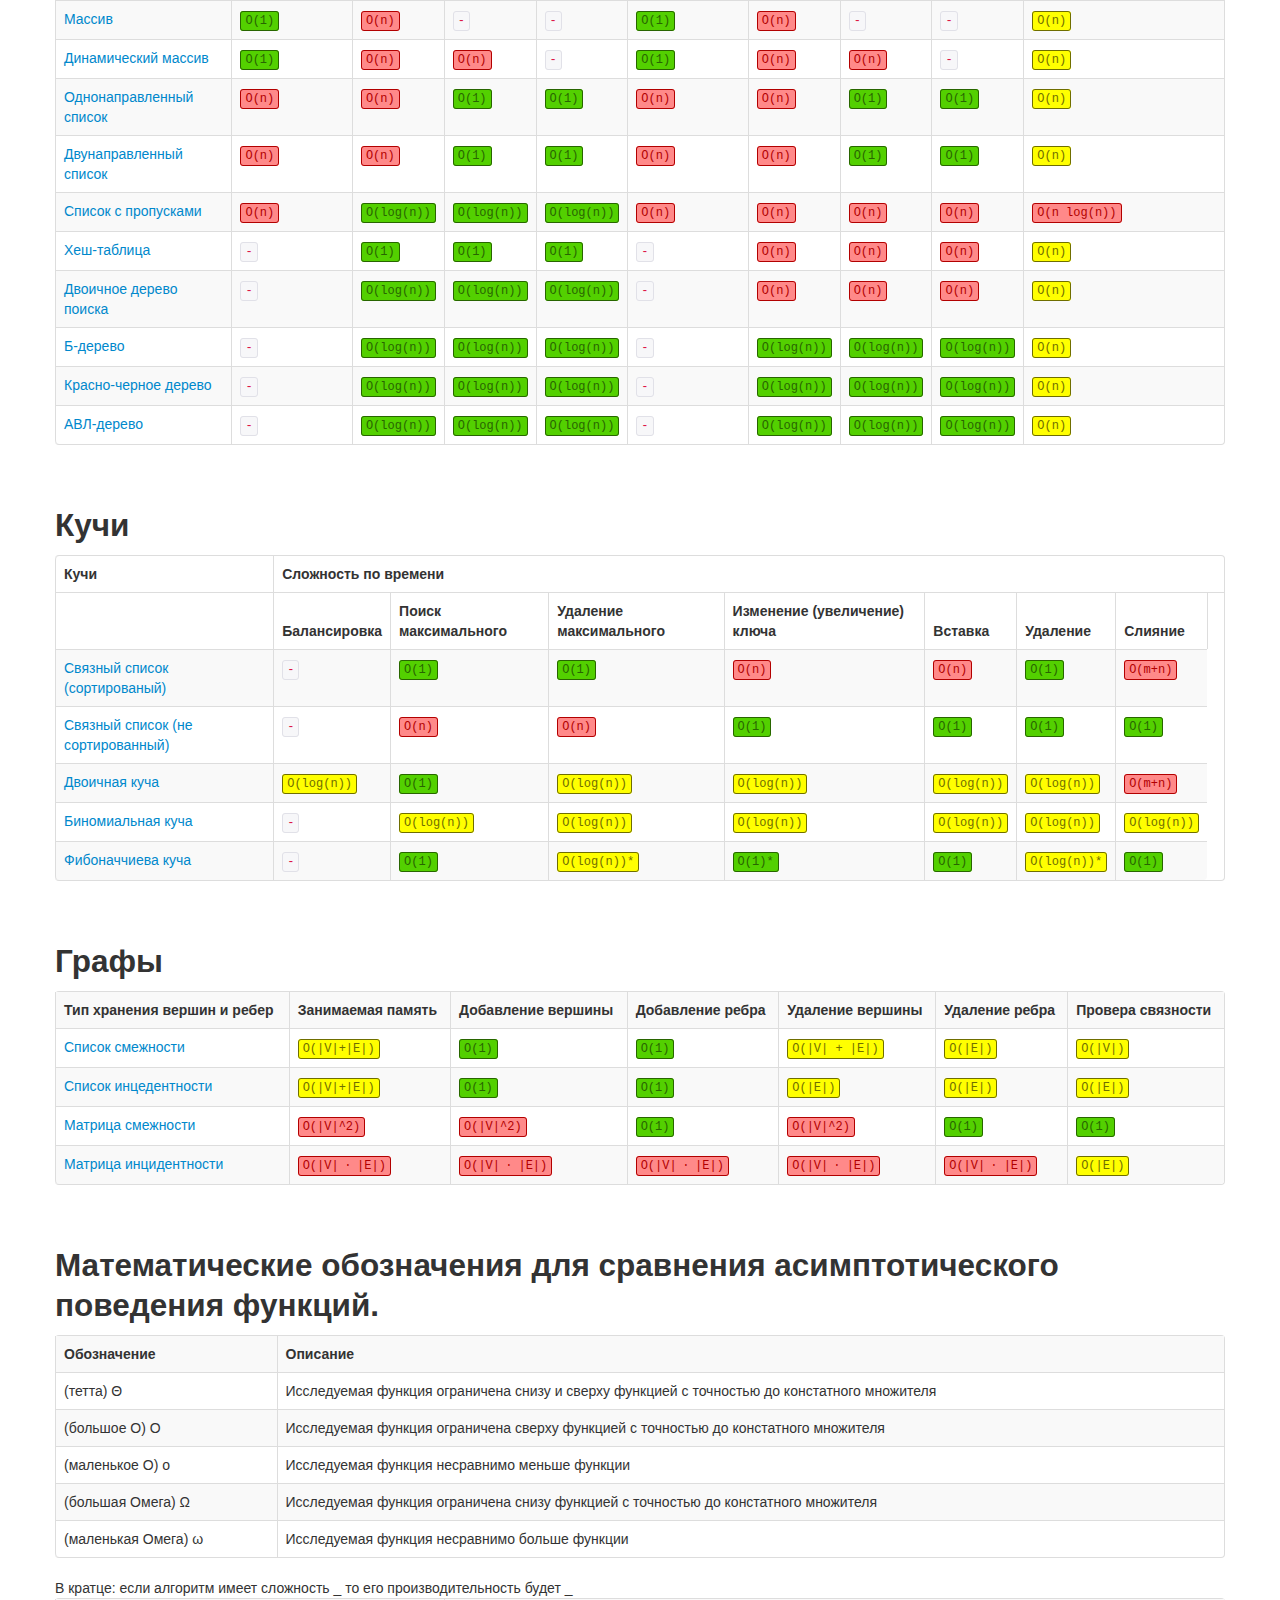
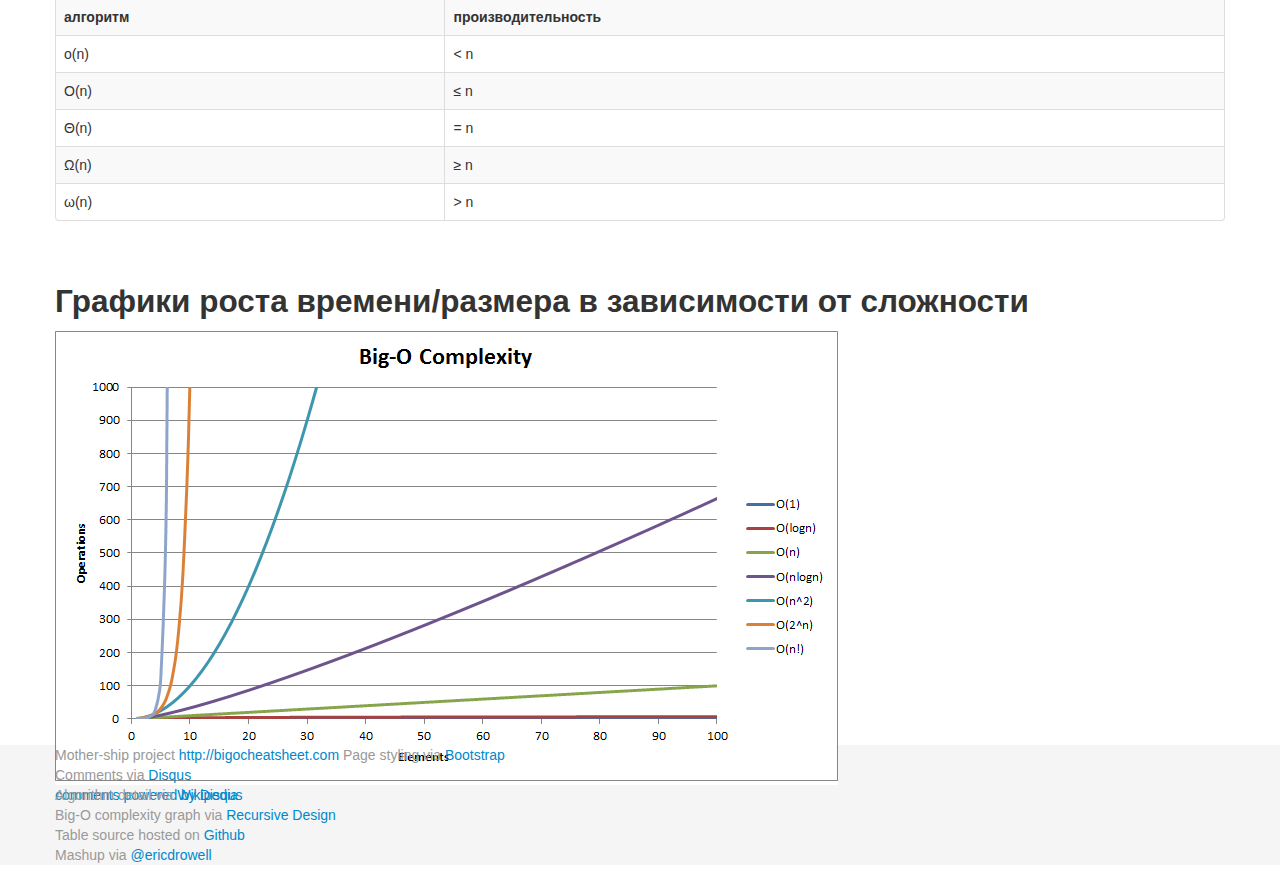
==== commit cfab4fed: "disqus comments" ====
--- a/index.html
+++ b/index.html
@@ -37,6 +37,9 @@
 
     <!-- Part 1: Wrap all page content here -->
     <div id="wrap">
+      <!-- Begin page content -->
+      
+    <div class="container">
     <!-- AddThis Button BEGIN -->
     <div class="addthis_toolbox addthis_default_style">
         <a class="addthis_button_facebook_like" fb:like:layout="button_count"></a>
@@ -46,9 +49,7 @@
     </div>
     <script type="text/javascript" src="//s7.addthis.com/js/300/addthis_widget.js#pubid=undefined"></script>
     <!-- AddThis Button END -->
-      <!-- Begin page content -->
-      
-    <div class="container">
+
       <h4>Основано на <a href="http://www.bigocheatsheet.com">http://www.bigocheatsheet.com</a></h4></br>
 
       <h1>Знайте свою сложность</h1>
@@ -568,7 +569,39 @@
       <h2 id="chart">Графики роста времени/размера в зависимости от сложности</h2>
       <img src="img/big-o-complexity.png" alt="Графики роста времени/размера в зависимости от сложности" title="График сложности">
 
+
+    <div id="disqus_thread"></div>
+    <script type="text/javascript">
+        /* * * CONFIGURATION VARIABLES: EDIT BEFORE PASTING INTO YOUR WEBPAGE * * */
+        var disqus_shortname = 'bigocheatshitru'; // required: replace example with your forum shortname
+
+        /* * * DON'T EDIT BELOW THIS LINE * * */
+        (function() {
+            var dsq = document.createElement('script'); dsq.type = 'text/javascript'; dsq.async = true;
+            dsq.src = '//' + disqus_shortname + '.disqus.com/embed.js';
+            (document.getElementsByTagName('head')[0] || document.getElementsByTagName('body')[0]).appendChild(dsq);
+        })();
+    </script>
+    <noscript>Please enable JavaScript to view the <a href="http://disqus.com/?ref_noscript">comments powered by Disqus.</a></noscript>
+    <a href="http://disqus.com" class="dsq-brlink">comments powered by <span class="logo-disqus">Disqus</span></a>
+
     </div>
    </div>
+
+
+
+    <div id="footer">
+        <div class="container">
+            <p class="muted credit">
+                Mother-ship project <a href="http://bigocheatsheet.com">http://bigocheatsheet.com</a>
+                Page styling via <a href="http://twitter.github.com/bootstrap/" rel="nofollow">Bootstrap</a><br>
+                Comments via <a href="http://disqus.com/" rel="nofollow">Disqus</a><br>
+                Algorithm detail via <a href="http://www.wikipedia.com" rel="nofollow">Wikipedia</a><br>
+                Big-O complexity graph via <a href="http://recursive-design.com/blog/2010/12/07/comp-sci-101-big-o-notation/" rel="nofollow">Recursive Design</a><br>
+                Table source hosted on <a href="https://github.com/ericdrowell/BigOCheatSheet/blob/master/Tables.html" rel="nofollow">Github</a><br>
+                Mashup via <a href="https://twitter.com/ericdrowell">@ericdrowell</a>
+            </p>
+        </div>
+    </div>
   </body>
 </html>
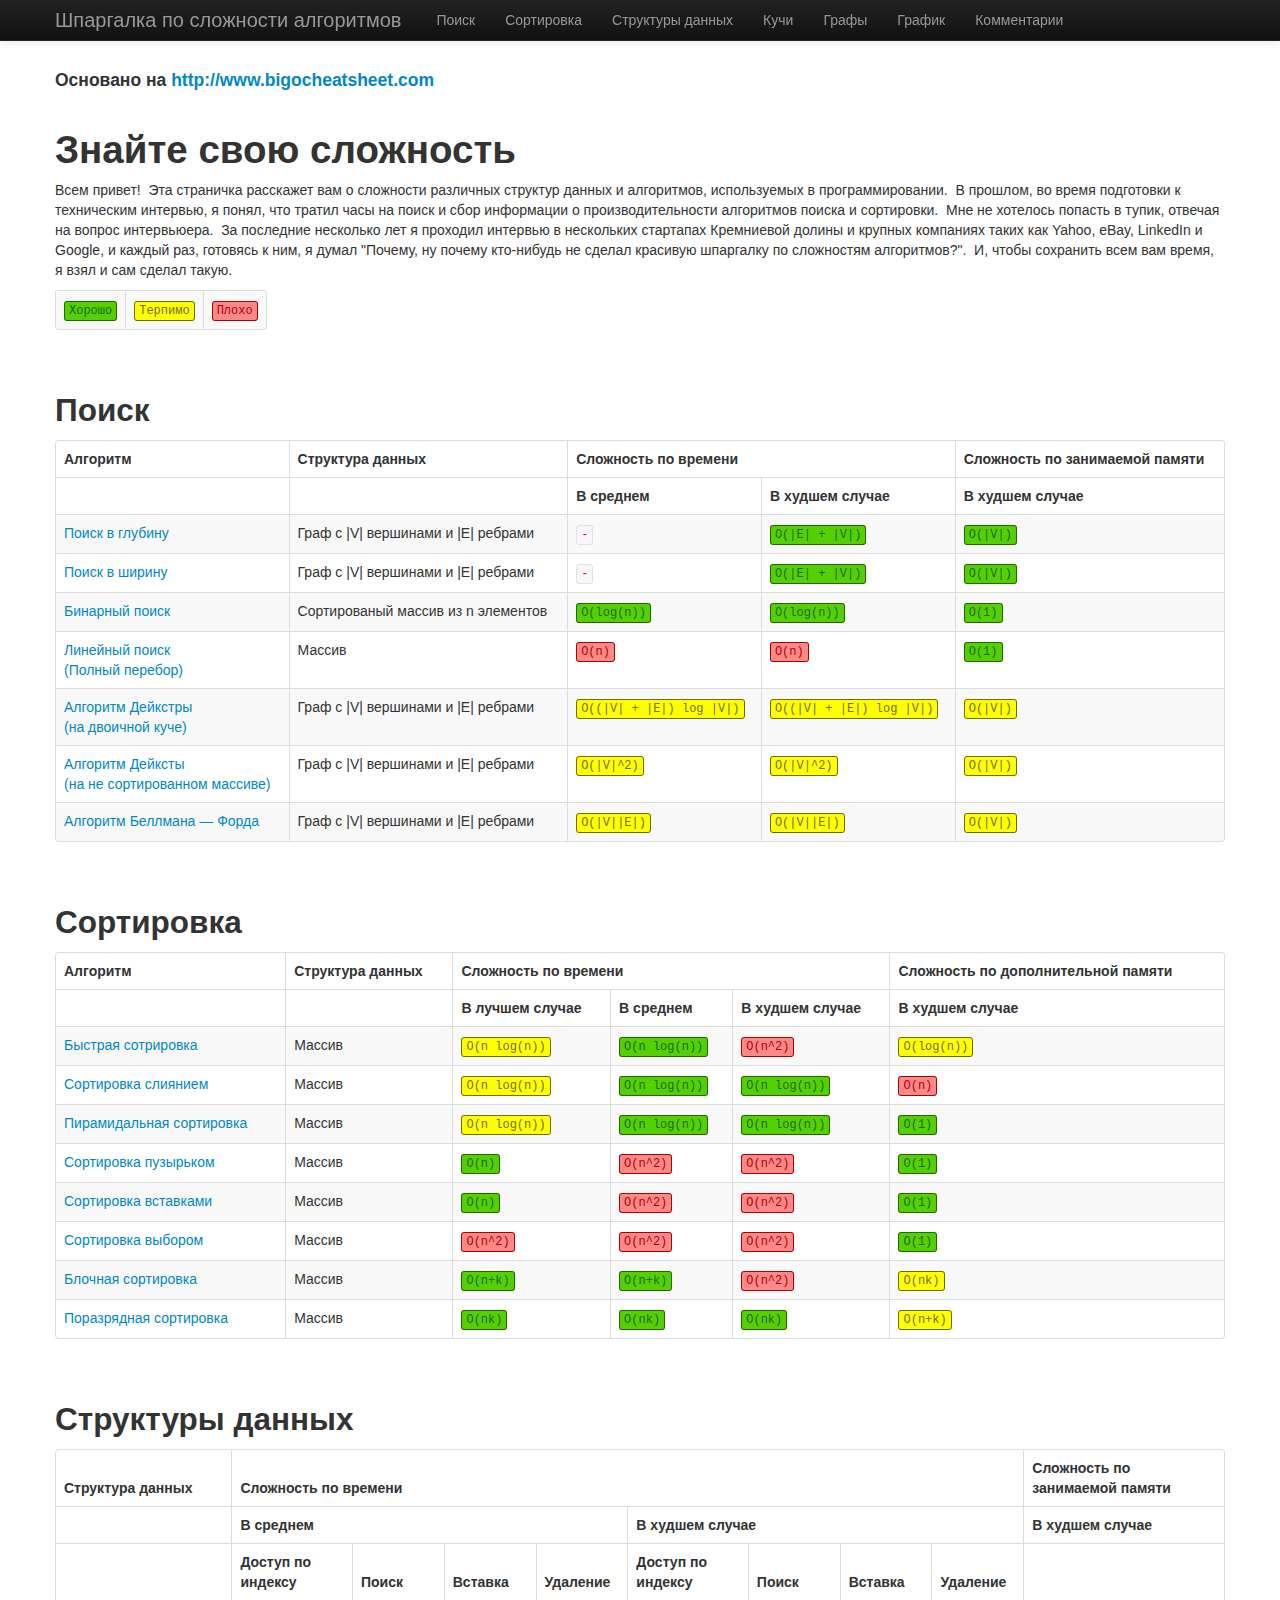
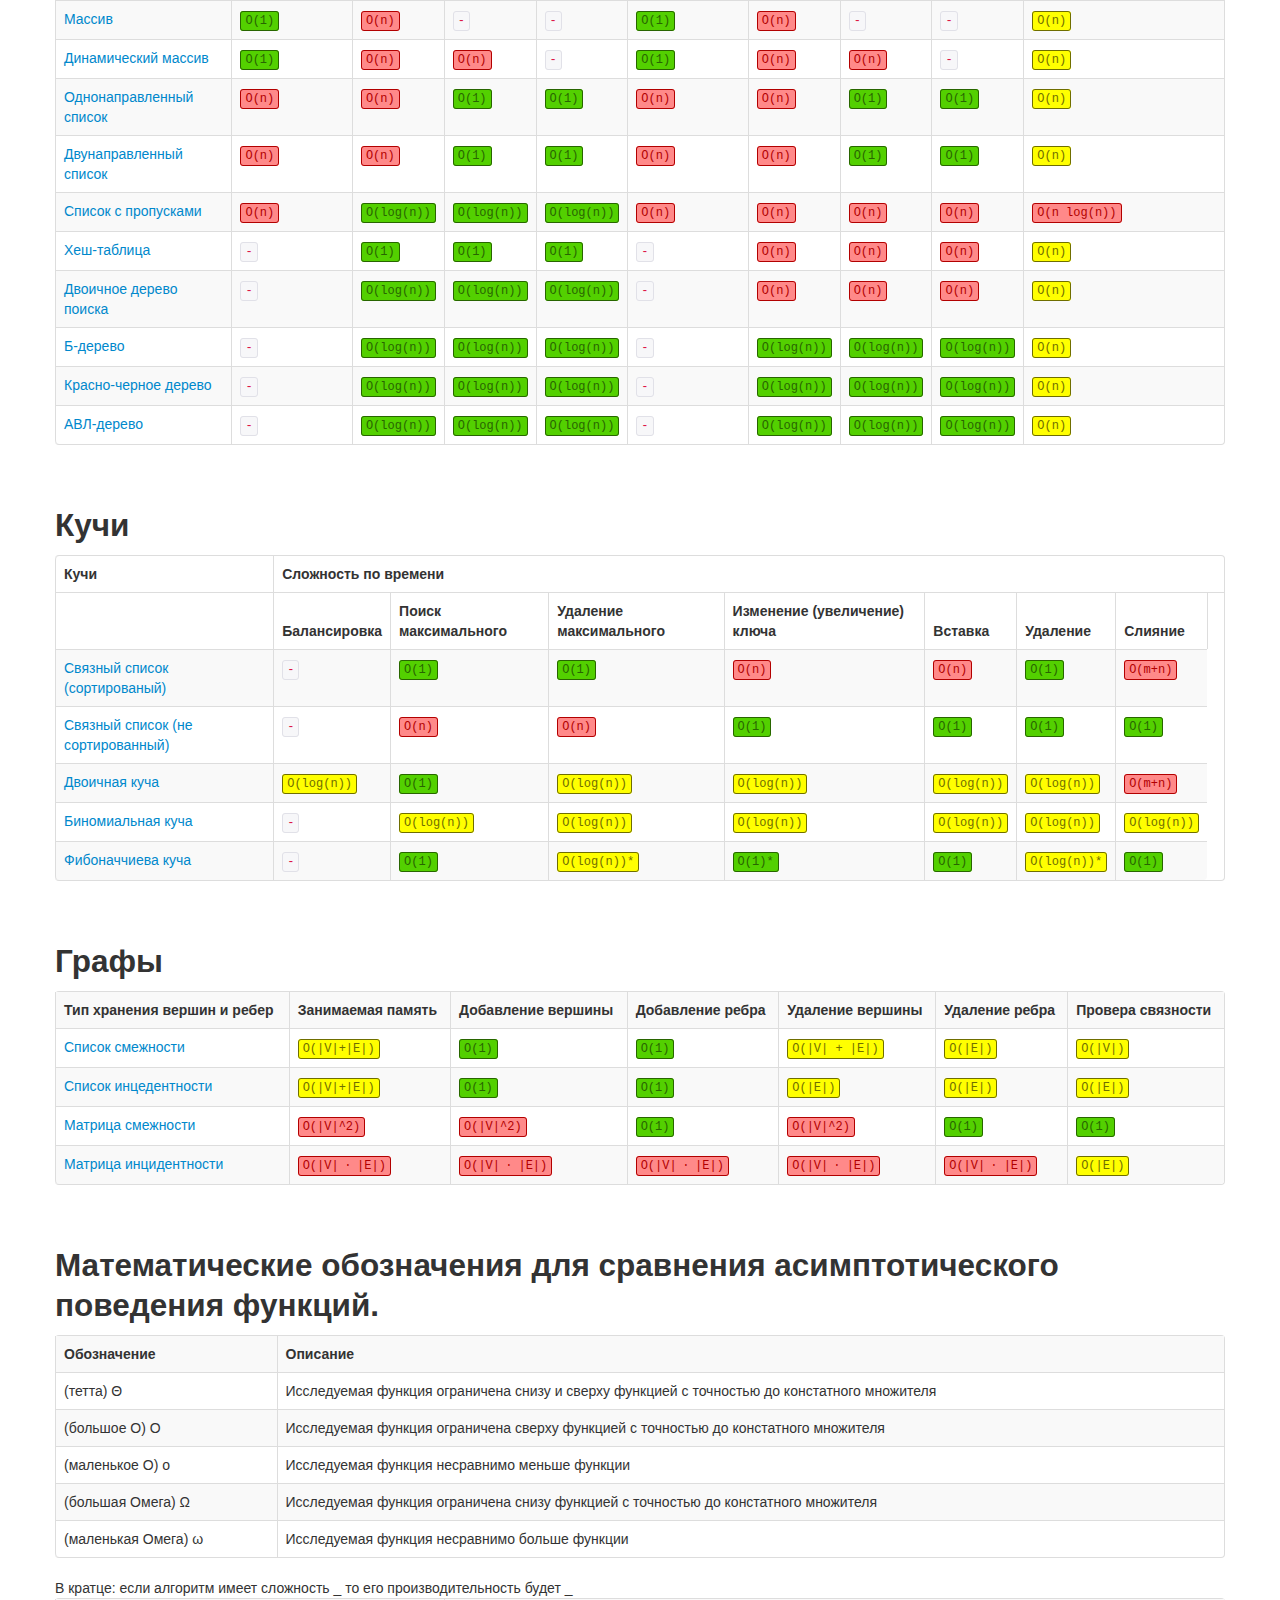
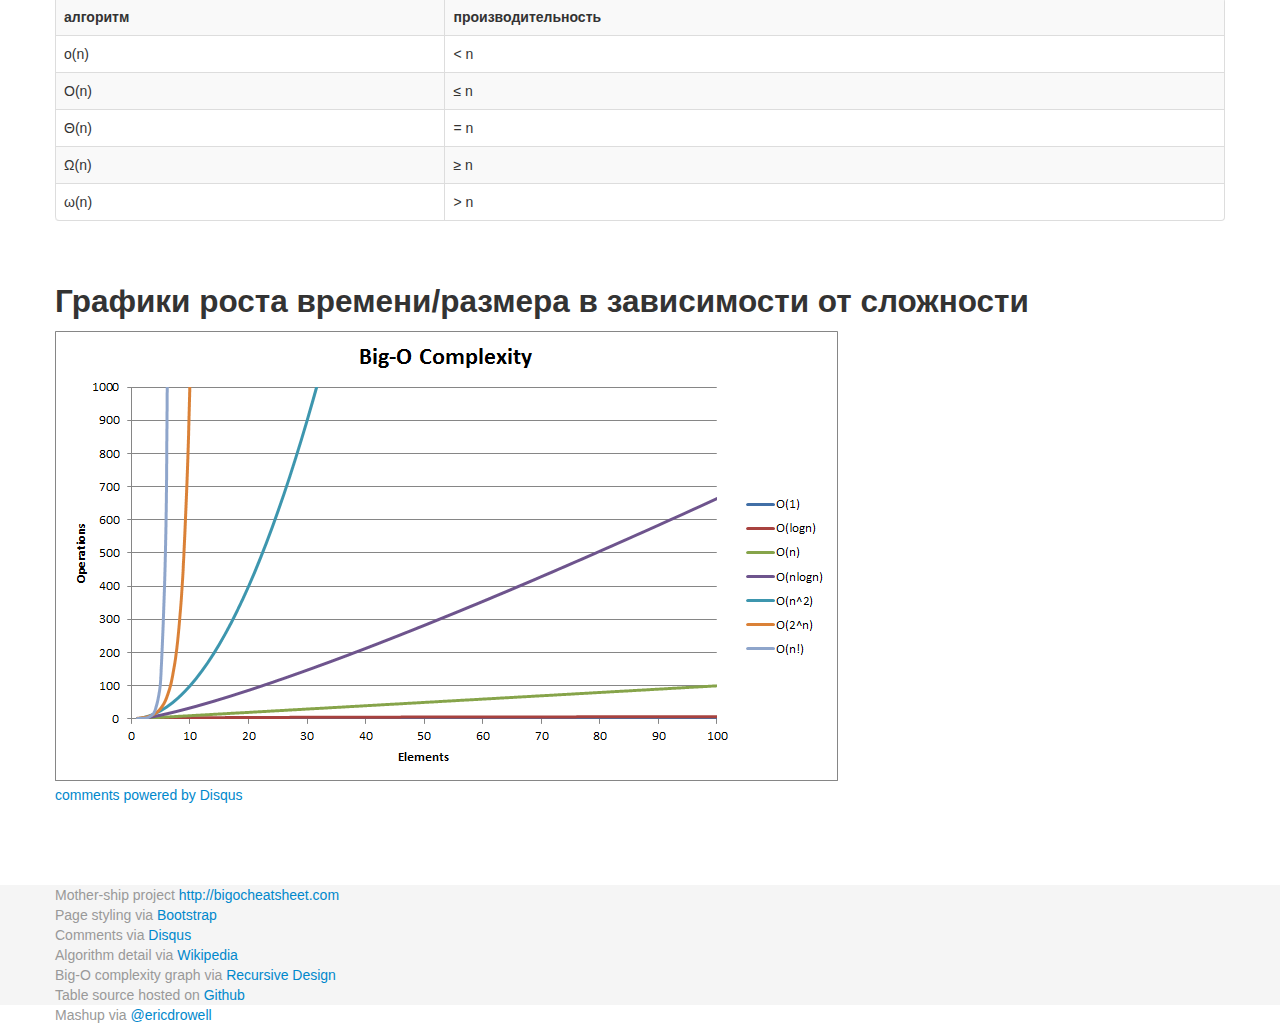
==== commit 6c83185a: "disqus comments design" ====
--- a/index.html
+++ b/index.html
@@ -587,13 +587,11 @@
 
     </div>
    </div>
-
-
-
+   <br><br><br><br><br><br><br>
     <div id="footer">
         <div class="container">
             <p class="muted credit">
-                Mother-ship project <a href="http://bigocheatsheet.com">http://bigocheatsheet.com</a>
+                Mother-ship project <a href="http://bigocheatsheet.com">http://bigocheatsheet.com</a><br>
                 Page styling via <a href="http://twitter.github.com/bootstrap/" rel="nofollow">Bootstrap</a><br>
                 Comments via <a href="http://disqus.com/" rel="nofollow">Disqus</a><br>
                 Algorithm detail via <a href="http://www.wikipedia.com" rel="nofollow">Wikipedia</a><br>
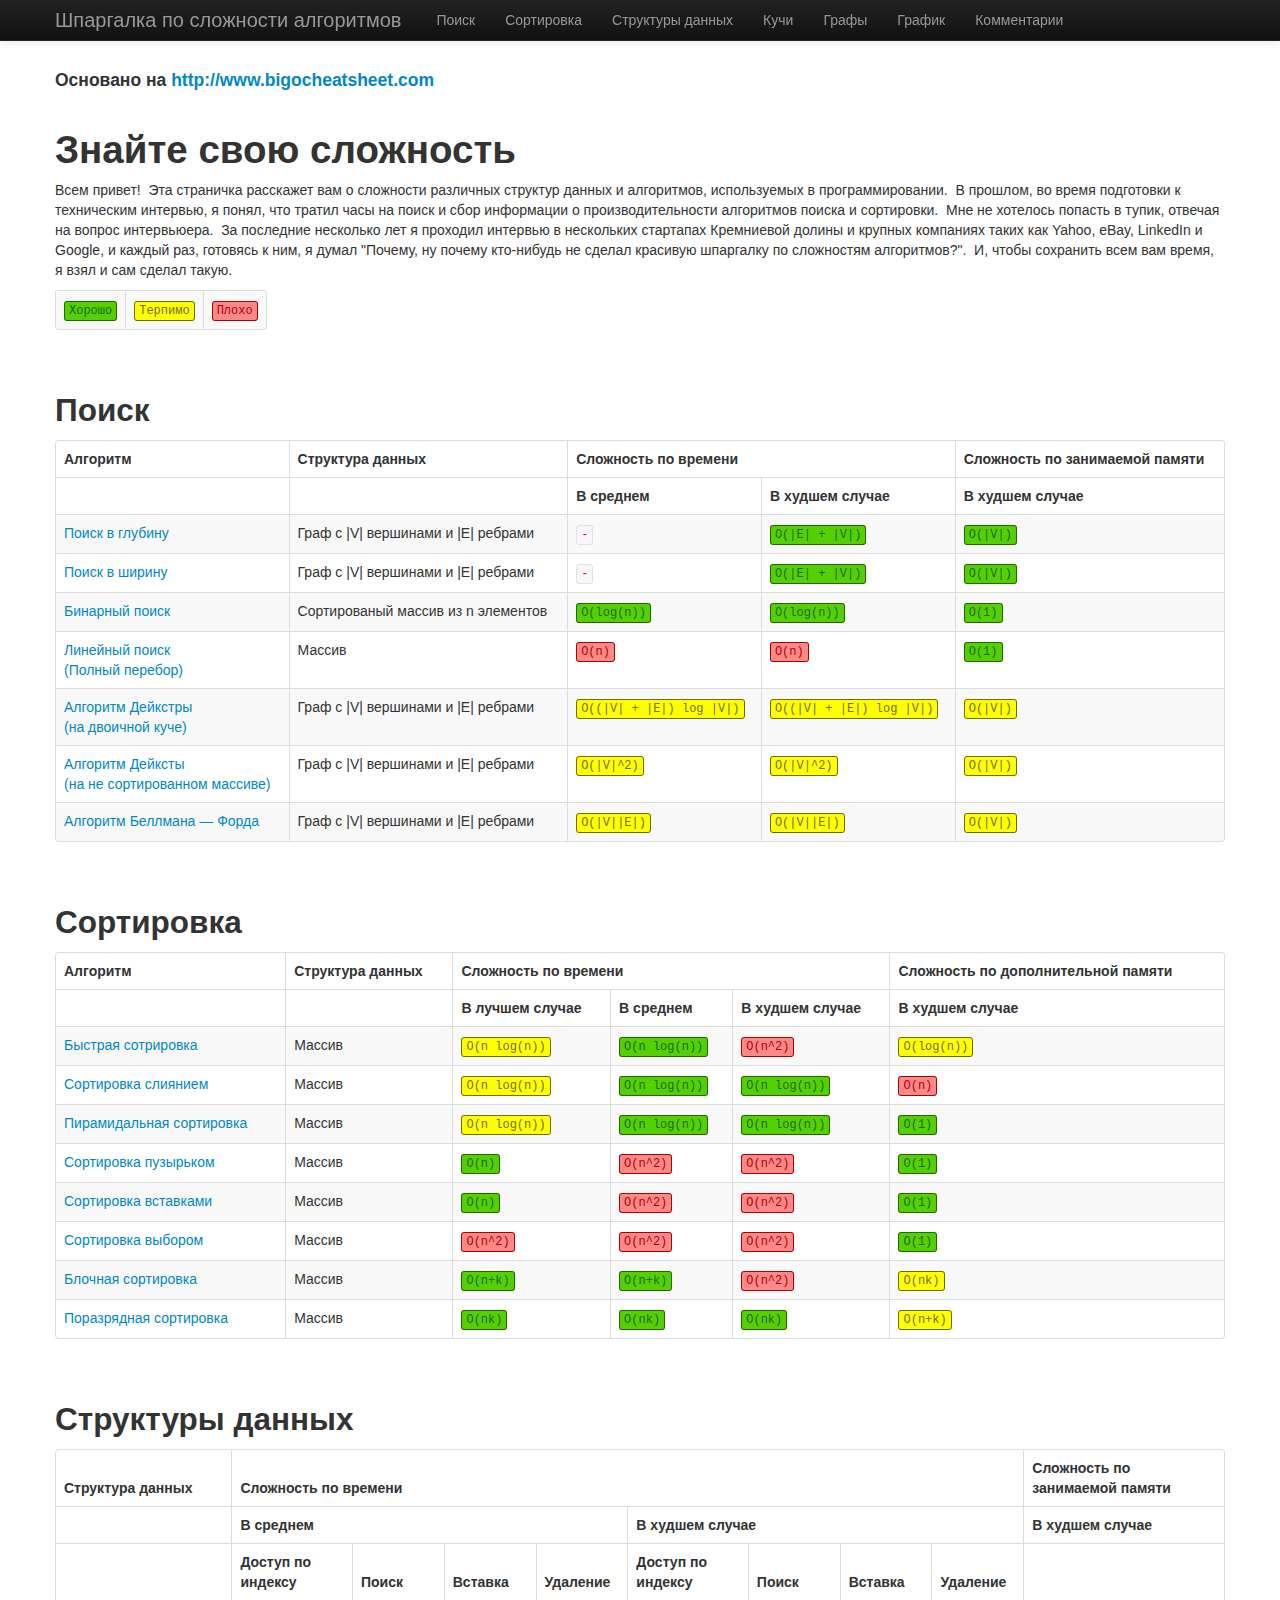
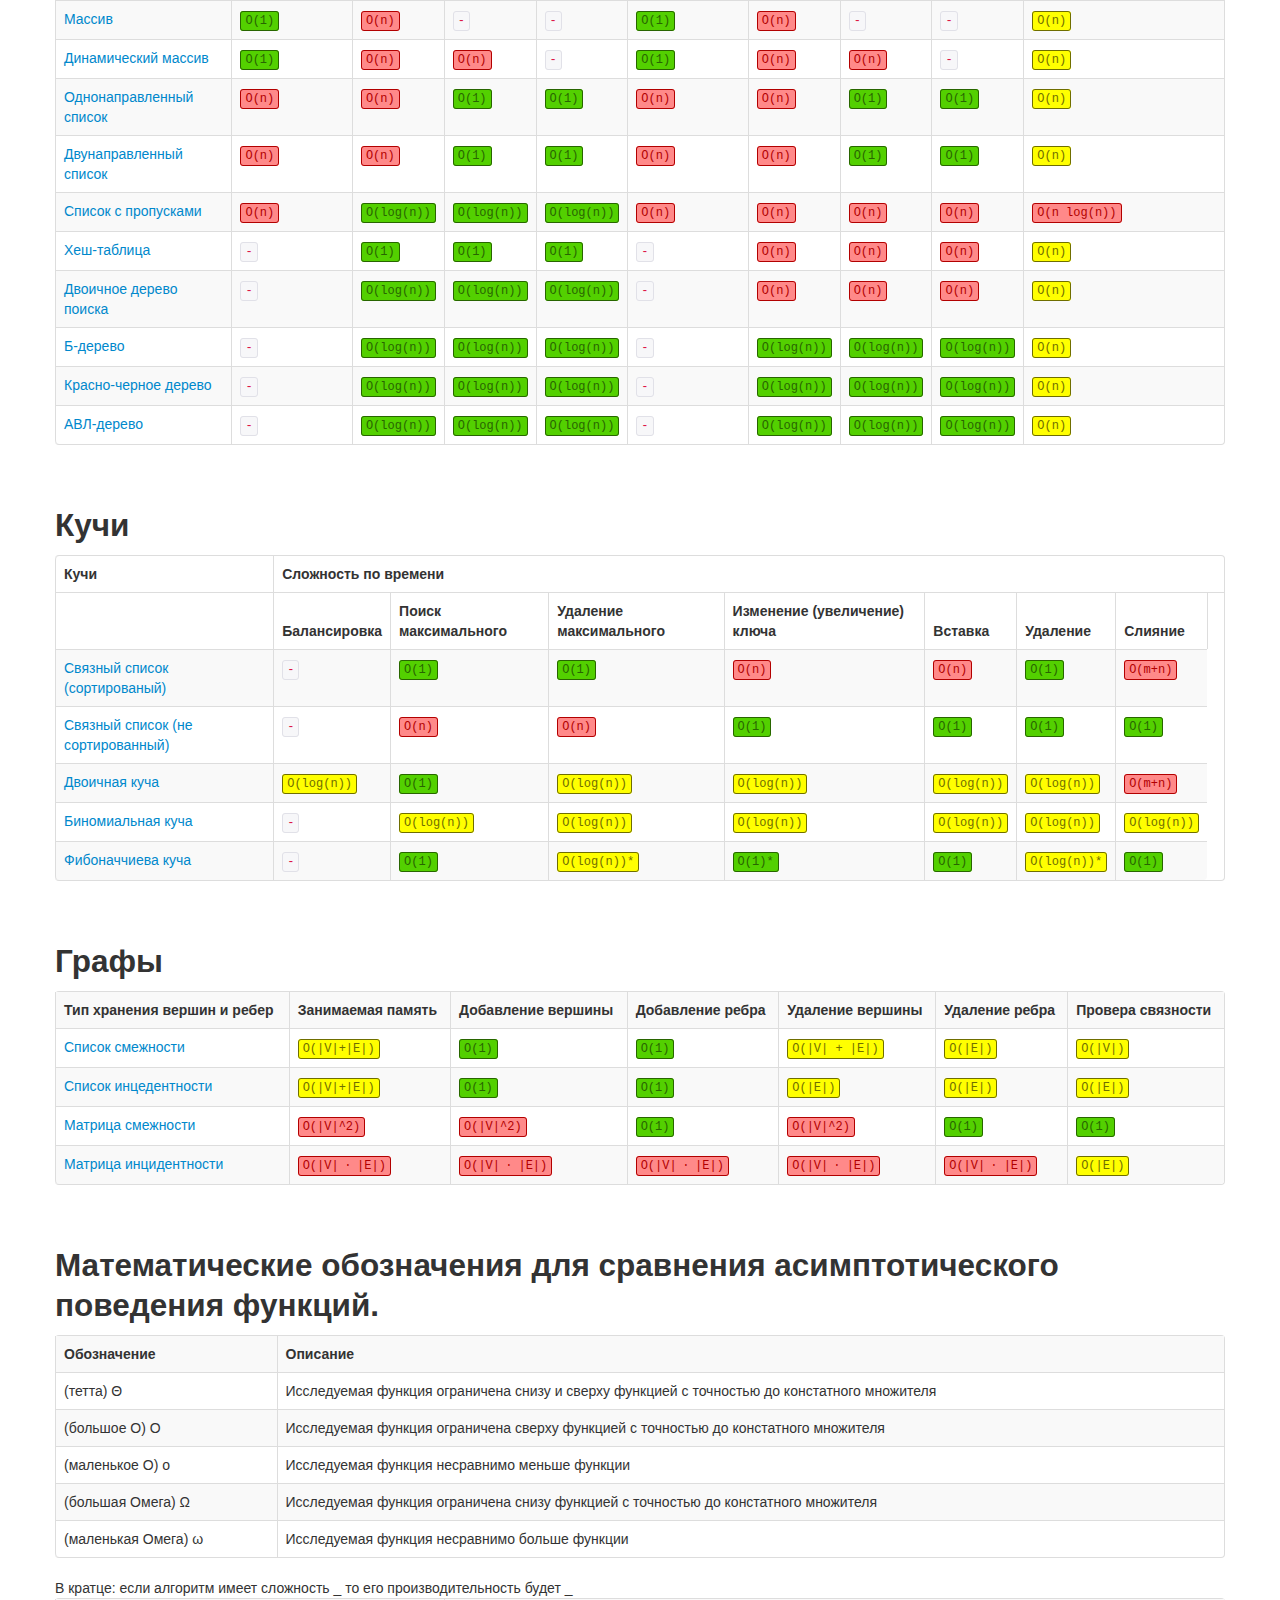
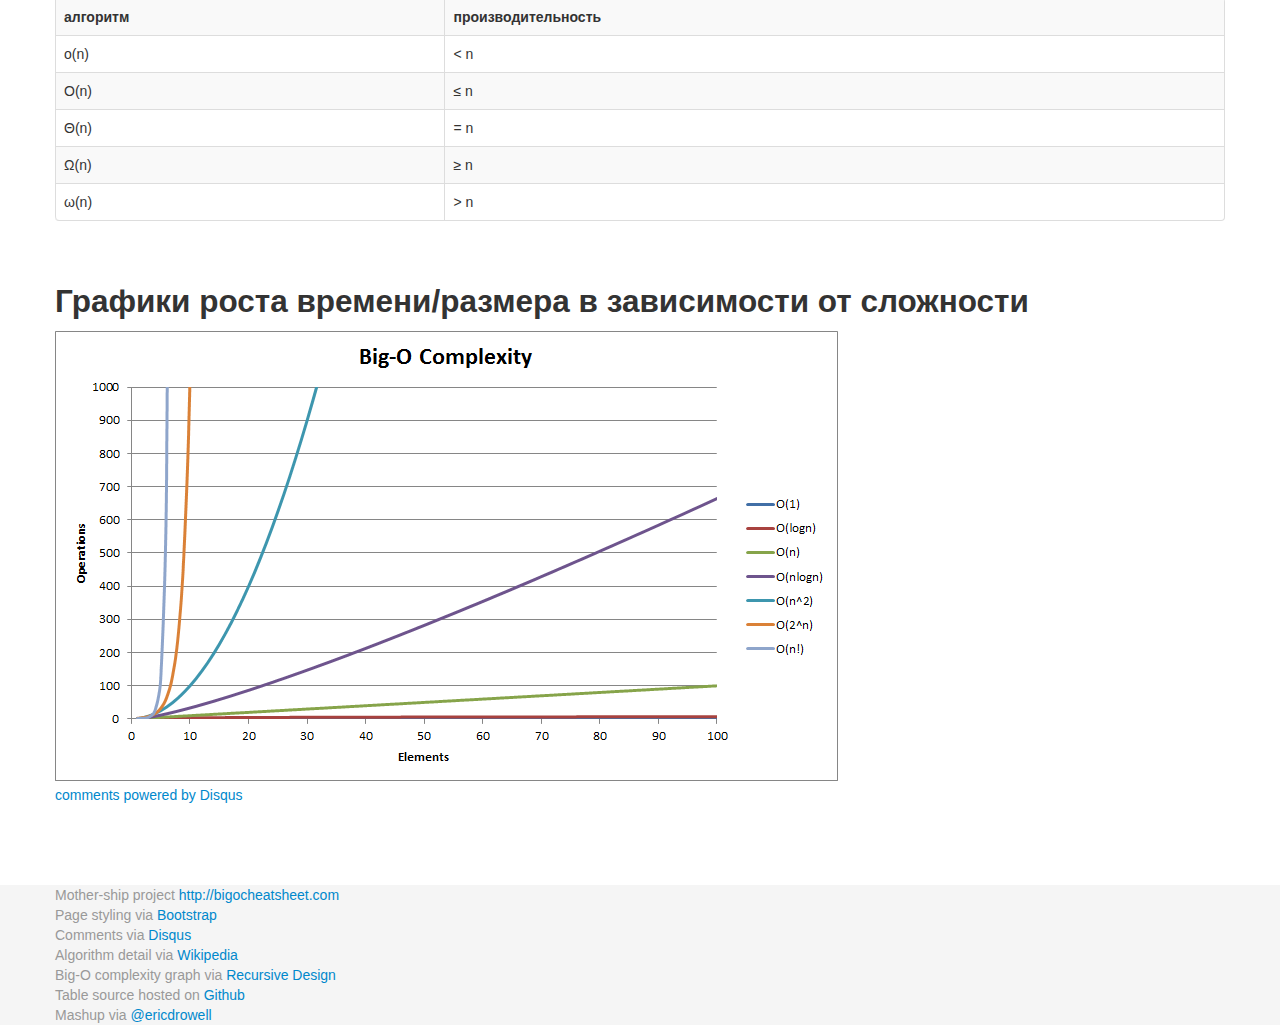
==== commit 0cd3753e: "google analytics code" ====
--- a/index.html
+++ b/index.html
@@ -601,5 +601,16 @@
             </p>
         </div>
     </div>
+
+    <script>
+        (function(i,s,o,g,r,a,m){i['GoogleAnalyticsObject']=r;i[r]=i[r]||function(){
+            (i[r].q=i[r].q||[]).push(arguments)},i[r].l=1*new Date();a=s.createElement(o),
+                m=s.getElementsByTagName(o)[0];a.async=1;a.src=g;m.parentNode.insertBefore(a,m)
+        })(window,document,'script','//www.google-analytics.com/analytics.js','ga');
+
+        ga('create', 'UA-7228618-8', 'bigocheatshit.com');
+        ga('send', 'pageview');
+
+    </script>
   </body>
 </html>
--- a/css/main.css
+++ b/css/main.css
@@ -23,7 +23,7 @@
 /* Set the fixed height of the footer here */
 #push,
 #footer {
-  height: 120px;
+  height: 140px;
 }
 #footer {
   background-color: #f5f5f5;
@@ -91,4 +91,4 @@
 
 #comments {
     padding-top: 50px; 
-}+}
